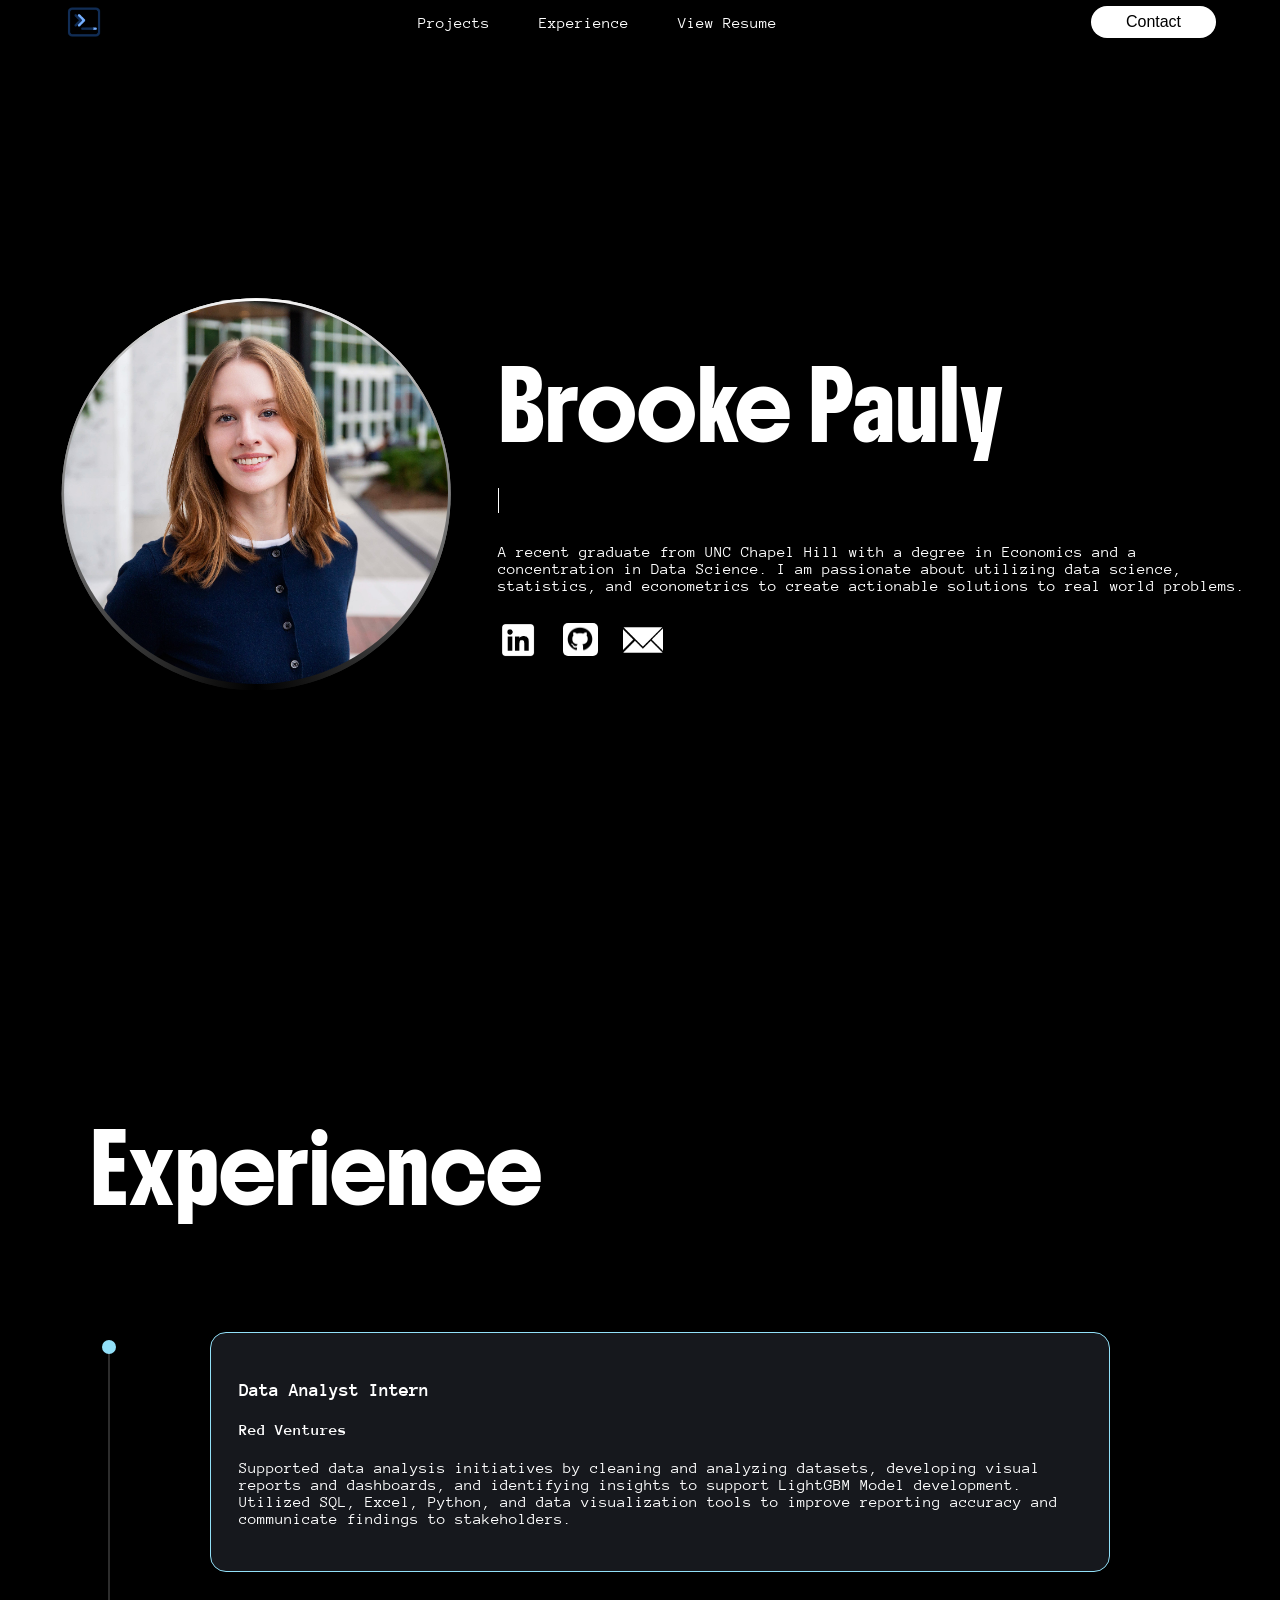
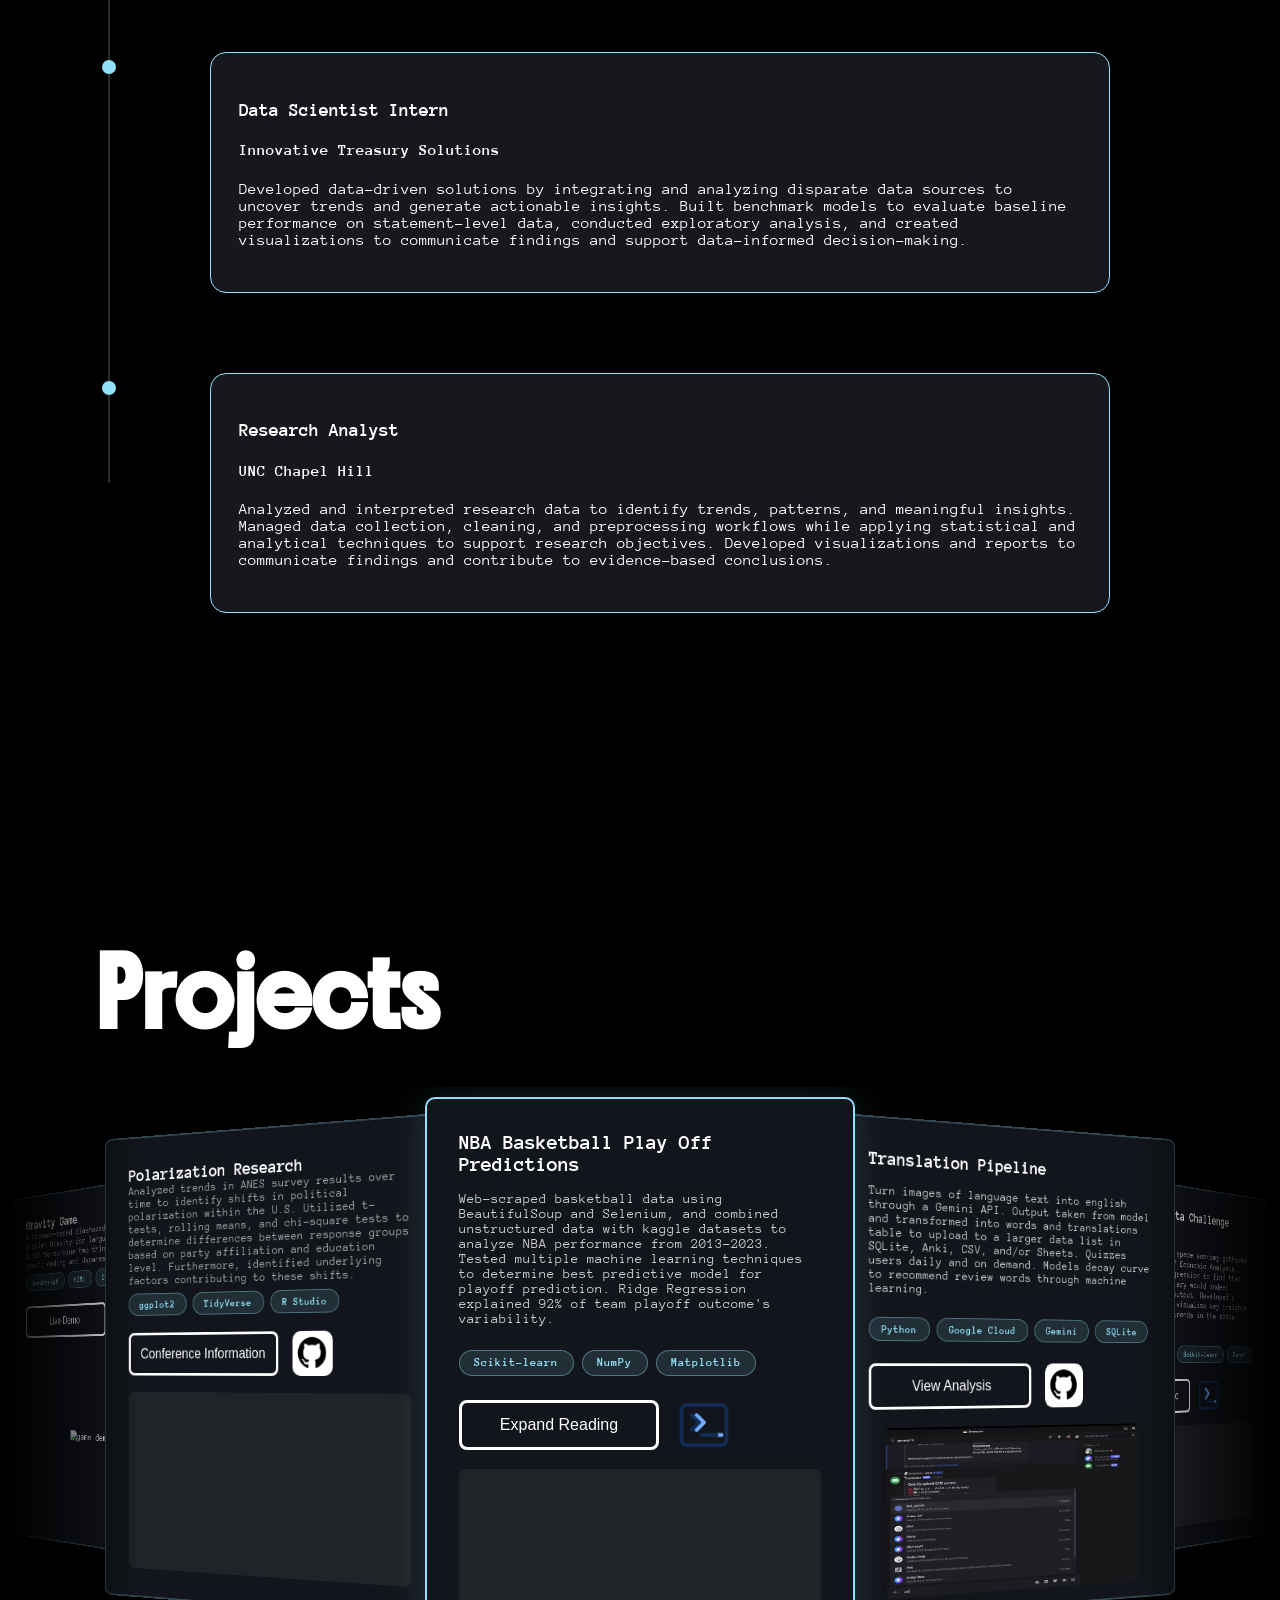
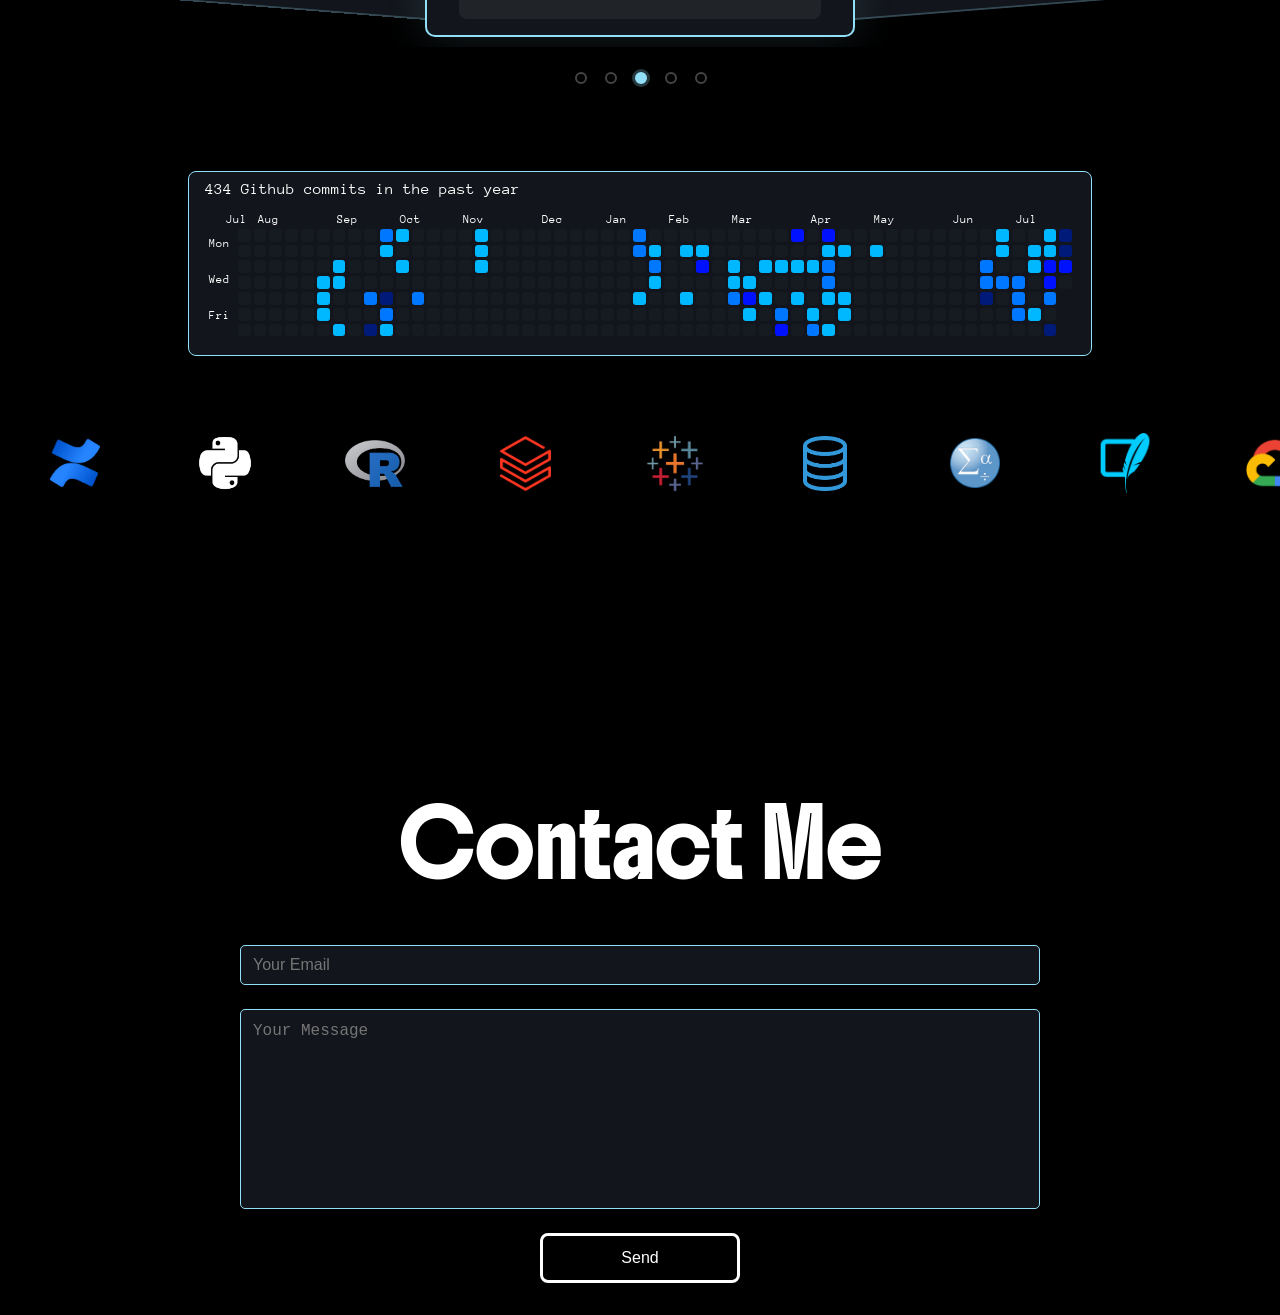
==== index.html @ 206afbc9 "Fix Buttons Projects" ====
<!DOCTYPE html>
<html lang="en">
<head>
    <!-- Google tag (gtag.js) -->
    <script async src="https://www.googletagmanager.com/gtag/js?id=G-T7S07DZEQM"></script>
    <script>
    window.dataLayer = window.dataLayer || [];
    function gtag(){dataLayer.push(arguments);}
    gtag('js', new Date());

    gtag('config', 'G-T7S07DZEQM');
    </script>
    <meta charset = "UTF-8">
    <meta name = "viewport" content = "width=device-width, initial-scale=1.0">
    <title> Brooke's Website </title>
    <!-- browser tab icon -->
    <link rel = "icon" href = "./Files/code_favicon.png" type = "png">
    <!-- CSS documentation -->
    <link rel = "stylesheet" href = "styles.css" >
    <!-- Google Fonts -->
    <link rel="preconnect" href="https://fonts.googleapis.com">
    <link rel="preconnect" href="https://fonts.gstatic.com" crossorigin>
    <link href="https://fonts.googleapis.com/css2?family=Anonymous+Pro:ital,wght@0,400;0,700;1,400;1,700&display=swap" rel="stylesheet">
    <link href="https://fonts.googleapis.com/css2?family=Anonymous+Pro:ital,wght@0,400;0,700;1,400;1,700&family=Boldonse&display=swap" rel="stylesheet">
</head>
<body>
    <header class = "header" id = "header">
        <img class = "brooke_logo" src = "./Files/code_favicon.png" alt = "logo">
        <nav>
            <ul class = "nav_links">
                <li> <a href = "#projects"> Projects </a> </li>
                <li> <a href = "#experience" > Experience </a> </li>
                <li> <a href = "https://drive.google.com/file/d/15yLa9zOJjDJ7TS9q4iY6GbH2DEjjP1Ko/view?usp=sharing"> View Resume </a> </li>
            </ul>
        </nav>
        <button class="hamburger" id="hamburger">
            <span class="hamburger-line"></span>
            <span class="hamburger-line"></span>
            <span class="hamburger-line"></span>
        </button>
        <div class = "hamburger-wrapper">
            <ul class = "menu">
                <li> <a href = "#header"> Home </a></li>
                <li> <a href = "#experience"> Experience </a></li>
                <li> <a href = "#projects"> Projects </a></li>
                <li> <a href = "#contact"> Contact Me </a></li>
            </ul>
        </div>
        <a class = "cta" href = "mailto:bpauly2003@gmail.com"> <button> Contact </button> </a>
    </header>
    <div class = "page-content">
        <!-- name, pfp, and about me -->
        <section>
            <div class = "header_container" >
                <div class = "pfp"> 
                    <img class = "pfp_image" src = "./Files/copy_pfp.jpg" alt = "profile pic"> 
                </div>
                <div class = "intro_wrapping">
                    <div class = "name_header">
                        <h1>
                            Brooke Pauly
                        </h1>

                        <h2 aria-label="I'm a">

                        <span class="typewriter"></span>

                        </h2>
                    </div>
                    <div class = "about_me" >
                        <p>
                            A recent graduate from UNC Chapel Hill with a degree in Economics and a concentration in Data Science. I am passionate about utilizing data science, statistics, and econometrics to create actionable solutions to real world problems.
                        </p>
                    </div>
                    <div class = "desktop_buttons">
                        <div class = "linkedin_white">
                            <a href = "https://www.linkedin.com/in/brooke-pauly/" >
                                <img src = "./Files/linkedin_white_logo.png" alt = "linkedin_icon_white" >
                            </a>
                        </div>
                        <div class = "github_white">
                            <a href = "https://github.com/brookepauly" >
                                <img src = "./Files/github_white_logo_edited.png" alt = "github_icon_white" >
                            </a>
                        </div>
                        <div class = "contact_white">
                            <a href = "mailto:bpauly2003@gmail.com">
                                <img src = "./Files/mail_white_logo.webp" alt = "email_icon_white" >
                            </a>
                        </div>
                    </div>
                </div>
            </div>
        </section>

        <!-- Experience Section -->
        <section id = "experience" class = "experience scroll-animate">
            <h1 class = "scroll-animate">Experience</h1>
            <div class="timeline scroll-animate">
                <div class="timeline-progress"></div>
                <div class="timeline-item scroll-animate">
                    <div class="timeline-dot scroll-animate"></div>
                    <div class="timeline-content scroll-animate">
                        <h3> Data Analyst Intern </h3>
                        <h4> Red Ventures</h4>
                        <p> Supported data analysis initiatives by cleaning and analyzing datasets, 
                            developing visual reports and dashboards, and identifying insights to support LightGBM Model development. 
                            Utilized SQL, Excel, Python, and data visualization tools to improve reporting accuracy and communicate findings to stakeholders. </p>
                    </div>
                </div>
                <div class="timeline-item scroll-animate">
                    <div class="timeline-dot"></div>
                    <div class="timeline-content">
                        <h3> Data Scientist Intern </h3>
                        <h4> Innovative Treasury Solutions </h4>
                        <p> Developed data-driven solutions by integrating and analyzing disparate data sources to 
                            uncover trends and generate actionable insights. Built benchmark models to evaluate baseline performance on statement-level data, conducted exploratory analysis, 
                            and created visualizations to communicate findings and support data-informed decision-making. </p>
                    </div>
                </div>
                <div class="timeline-item scroll-animate">
                    <div class="timeline-dot"></div>
                    <div class="timeline-content">
                        <h3> Research Analyst </h3>
                        <h4> UNC Chapel Hill </h4>
                        <p> Analyzed and interpreted research data to identify trends, patterns, and meaningful insights. Managed data collection, cleaning, and preprocessing workflows while applying statistical and analytical 
                            techniques to support research objectives. Developed visualizations and reports to communicate findings and contribute to 
                            evidence-based conclusions. </p>
                    </div>
                </div>
            </div>
        </section>

        <!-- Projects Section -->
        <section id = "projects">
            <h1 class="projects_heading scroll-animate"> Projects </h1>

            <div class="carousel_page">
                <input type="radio" name="position" id="pos-1" />
                <input type="radio" name="position" id="pos-2" />
                <input type="radio" name="position" id="pos-3" checked />
                <input type="radio" name="position" id="pos-4" />
                <input type="radio" name="position" id="pos-5" />

                <main id="carousel" class = "scroll-animate">
                    <div class="item project-layout" id="slide-2">
                        <div class="project-text">
                            <div class="text-content">
                                <h2>Gravity Game</h2>
                                <p>A browser-based flashcard game based on Quizlet Gravity for language acquisition. 
                                    Built to combine two things I actually care about: coding and Japanese.</p>
                                <div class="skill-tags">
                                    <span class="skill-tag">JavaScript</span>
                                    <span class="skill-tag">HTML</span>
                                    <span class="skill-tag">CSS</span>
                                    <span class = "skill-tag">Pygame</span>
                                </div>
                            </div>
                        </div>  
                        <div class="research-buttons">
                            <a href="https://gravity-game-creation.vercel.app" target="_blank">
                                <button class="project_button"><span>Live Demo</span></button>
                            </a>
                            <a href="https://github.com/brookepauly/gravity-game-creation" target="_blank" aria-label="GitHub" id = "github-research">
                                <img src="./Files/github_white_logo_edited.png" alt="GitHub">
                            </a>
                        </div>
                        <div class="bottom-visuals">
                            <div class="project-two-visuals">
                                <img src="Files/gravity_game.gif" alt="game demo gif">
                            </div>
                        </div>
                    </div>
                    <div class="item project-layout" id="slide-3">
                        <div class="project-text">
                            <div class="text-content">
                                <h2>Polarization Research</h2>
                                <p> Analyzed trends in ANES survey results over time to identify shifts 
                                    in political polarization within the U.S. Utilized t-tests, rolling means, 
                                    and chi-square tests to determine differences between 
                                    response groups based on party affiliation and education level. 
                                    Furthermore, identified underlying factors contributing to these shifts.
                                </p>
                                <div class="skill-tags">
                                    <span class="skill-tag"> ggplot2 </span>
                                    <span class="skill-tag"> TidyVerse </span>
                                    <span class="skill-tag"> R Studio </span>
                                </div>
                            </div>
                            <div class="research-buttons">
                                <a href="https://app.swapcard.com/event/ppe-society-ninth-am/planning/UGxhbm5pbmdfMjczMjk0NQ==" target="_blank">
                                    <button class="project_button"><span>Conference Information</span></button>
                                </a>
                                <a href="https://github.com/brookepauly" target="_blank" aria-label="GitHub" id = "github-research">
                                    <img src="./Files/github_white_logo_edited.png" alt="GitHub">
                                </a>
                            </div>
                        </div>
                        <div class="bottom-visuals">
                            <div class="project-three-visuals">
                                <iframe src="Files\Polarization_Research.pdf#toolbar=0&navpanes=0&scrollbar=0&view=FitH"
                                    width="100%" height="100%" allowfullscreen="true" frameborder="0"></iframe>
                            </div>
                        </div>
                    </div>  
                    <div class="item project-layout" id="slide-1">
                        <h2> NBA Basketball Play Off Predictions </h2>
                        <p> Web-scraped basketball data using BeautifulSoup and Selenium, 
                            and combined unstructured data with kaggle datasets 
                            to analyze NBA performance from 2013-2023. Tested multiple machine learning 
                            techniques to determine best predictive model for playoff prediction.
                            Ridge Regression explained 92% of team playoff outcome's variability.  </p>
                        <div class="skill-tags">
                            <span class="skill-tag"> Scikit-learn </span>
                            <span class="skill-tag"> NumPy </span>
                            <span class="skill-tag"> Matplotlib </span>
                        </div>
                        <div class="research-buttons">
                            <a href="./Files/Stor320_Final_Paper.pdf" target="_blank">
                                <button class="project_button"><span> Expand Reading </span></button>
                            </a>
                            <a href="./Files/NBA_Project.zip" target="_blank" aria-label="code" id = "code-link">
                                <img src="./Files/code_favicon.png" alt="Code">
                            </a>
                        </div>
                        <div class="bottom-visuals">
                            <div class="project-four-visuals">
                                <iframe src="./Files/Stor320_Final_Paper.pdf#toolbar=0&navpanes=0&scrollbar=0&view=FitH"
                                    width="100%" height="100%" allowfullscreen="true" frameborder="0"></iframe>
                            </div>
                        </div>
                    </div>
                    <div class="item project-layout" id="slide-5">
                        <h2> Translation Pipeline </h2>
                        <p> Turn images of language text into english through a Gemini API. 
                            Output taken from model and transformed into words and translations 
                            table to upload to a larger data list in SQLite, Anki, CSV, and/or Sheets.
                            Quizzes users daily and on demand. Models decay curve to recommend review words through machine learning.
                        </p>
                        <div class="skill-tags">
                            <span class="skill-tag"> Python </span>
                            <span class="skill-tag"> Google Cloud </span>
                            <span class="skill-tag"> Gemini</span>
                            <span class="skill-tag"> SQLite </span>
                        </div>
                        <div class="research-buttons">
                            <a href="notebook analysis" target="_blank">
                                <button class="project_button"><span>View Analysis</span></button>
                            </a>
                            <a href="https://github.com/brookepauly/ocr-discord-bot" target="_blank" aria-label="GitHub" id = "github-research">
                                <img src="./Files/github_white_logo_edited.png" alt="GitHub">
                            </a>
                        </div>
                        <div class="bottom-visuals">
                            <div class="project-five-visuals">
                                <img src="./Files/discord_bot.gif" alt="game demo gif">
                            </div>
                        </div>
                    </div>
                    <div class="item project-layout" id="slide-4">
                        <h2> CDC Carolina Data Challenge Hackathon </h2>
                        <p> Examined data on the space economy gathered from the US Bureau of Economic Analysis.
                            Utilized a linear regression to find that increasing worker salary would indeed increase real gross output. Developed a 
                            Tableau dashboard to visualize key insights and uncover general trends in the space economy.
                       </p>
                        <div class="skill-tags">
                            <span class="skill-tag"> Python </span>
                            <span class="skill-tag"> Tableau </span>
                            <span class="skill-tag"> Scikit-learn </span>
                            <span class="skill-tag"> Excel </span>
                        </div>
                        <div class="research-buttons">
                                <a href="./Files/Space_Economy_Dashboard.png" target="_blank">
                                    <button class="project_button"><span> View Dashboard Pic</span></button>
                                </a>
                                <a href="./Files/eba_space.ipynb" target="_blank" aria-label="code" id = "code-link">
                                    <img src="./Files/code_favicon.png" alt="Code">
                                </a>
                        </div>
                        <div class="bottom-visuals">
                            <div class="project-four-visuals">
                                <iframe src="Files\CDC_Data_Challenge.pdf#toolbar=0&navpanes=0&scrollbar=0&view=FitH"
                                    width="100%" height="100%" allowfullscreen="true" frameborder="0"></iframe>
                            </div>
                        </div>
                    </div>
                </main>
            </div>
        </section>
        
        <!-- Skills Section -->
        <section id = "skills">
            <div class="proficiencies">
                <div class="github_block scroll-animate">
                        <div class = "calendar-wrapper">
                            <div class="contribution-scroll scroll-animate">
                                <div id="commit_count" class="scroll-animate"></div>
                                <div id="month-labels"></div>
                                <div class="calendar-body">
                                    <div id="day-labels">
                                        <span>Mon</span>
                                        <span>Wed</span>
                                        <span>Fri</span>
                                    </div>
                                    <table id="contribution-table" class="scroll-animate"></table>
                                </div>
                            </div>
                        </div>
                    </div>
                </div>
            </div>
                <div id = "tech_stack" class = "scroll-animate">
                    <div class = "skill-slides">
                        <div class="skill-slide"><img src="./Files/Confluence_Logo.webp" alt="html_logo" id = "confluence-logo"></div>
                        <div class="skill-slide"><img src="./Files/python_logo.png" alt="html_logo" id = "python-logo"></div>
                        <div class="skill-slide"><img src="./Files/R_Studio_Logo.png" alt="html_logo" id = "r-studio-logo"></div>
                        <div class="skill-slide"><img src="./Files/DataBricks_Logo.png" alt="html_logo" id = "databricks-logo"></div>
                        <div class="skill-slide"><img src="./Files/Tableau_Logo.png" alt="html_logo" id = "tableau-logo"></div>
                        <div class="skill-slide"><img src="./Files/sql_logo.png" alt="html_logo" id = "sql-logo"></div>
                        <div class="skill-slide"><img src="./Files/SPSS_Logo.png" alt="html_logo" id = "spss-logo"></div>
                        <div class="skill-slide"><img src="./Files/sqlite_logo.png" alt="html_logo" id = "sqlite-logo"></div>
                        <div class="skill-slide"><img src="./Files/google_cloud_logo.webp" alt="html_logo" id = "google-logo"></div>
                        <!-- duplicate set starts here, identical to above -->
                        <div class="skill-slide"><img src="./Files/Confluence_Logo.webp" alt="html_logo" id = "confluence-logo"></div>
                        <div class="skill-slide"><img src="./Files/python_logo.png" alt="html_logo" id = "python-logo"></div>
                        <div class="skill-slide"><img src="./Files/R_Studio_Logo.png" alt="html_logo" id = "r-studio-logo"></div>
                        <div class="skill-slide"><img src="./Files/DataBricks_Logo.png" alt="html_logo" id = "databricks-logo"></div>
                        <div class="skill-slide"><img src="./Files/Tableau_Logo.png" alt="html_logo" id = "tableau-logo"></div>
                        <div class="skill-slide"><img src="./Files/sql_logo.png" alt="html_logo" id = "sql-logo"></div>
                        <div class="skill-slide"><img src="./Files/SPSS_Logo.png" alt="html_logo" id = "spss-logo"></div>
                        <div class="skill-slide"><img src="./Files/sqlite_logo.png" alt="html_logo" id = "sqlite-logo"></div>
                        <div class="skill-slide"><img src="./Files/google_cloud_logo.webp" alt="html_logo" id = "google-logo"></div>
                        <!-- duplicate set starts here, identical to above -->
                        <div class="skill-slide"><img src="./Files/Confluence_Logo.webp" alt="html_logo" id = "confluence-logo"></div>
                        <div class="skill-slide"><img src="./Files/python_logo.png" alt="html_logo" id = "python-logo"></div>
                        <div class="skill-slide"><img src="./Files/R_Studio_Logo.png" alt="html_logo" id = "r-studio-logo"></div>
                        <div class="skill-slide"><img src="./Files/DataBricks_Logo.png" alt="html_logo" id = "databricks-logo"></div>
                        <div class="skill-slide"><img src="./Files/Tableau_Logo.png" alt="html_logo" id = "tableau-logo"></div>
                        <div class="skill-slide"><img src="./Files/sql_logo.png" alt="html_logo" id = "sql-logo"></div>
                        <div class="skill-slide"><img src="./Files/SPSS_Logo.png" alt="html_logo" id = "spss-logo"></div>
                        <div class="skill-slide"><img src="./Files/sqlite_logo.png" alt="html_logo" id = "sqlite-logo"></div>
                        <div class="skill-slide"><img src="./Files/google_cloud_logo.webp" alt="html_logo" id = "google-logo"></div>
                    </div>
                </div>
            </div>
        </section>

        <!-- contact me -->
        <section class = "contact">
            <form action="https://api.web3forms.com/submit" method="POST" id = "contact" class = "scroll-animate">
                <input type="hidden" name="access_key" value="f6dd6851-9214-419f-94ed-f923eb8e6ae9">
                <div class = "contact-me scroll-animate"> <h1> Contact Me </h1> </div>
                <input type = "text" id = "email" name = "email" placeholder = "Your Email">
                <textarea id="message" name="message" placeholder="Your Message"></textarea>
                <button type="submit">
                    <span> Send </span>
                </button>
            </form>
        </section>
    </div>
    
    <script src="scroll.js"></script>
</body>
</html>
---- styles.css ----
* {
  box-sizing: border-box;
}

:root {
  --section-gap: 16rem;
}

html, body {
  height: auto;
  min-height: 100%;
  margin: 0;
  padding-bottom: 0px;
  background: #000;
  font-family: "Anonymous Pro", mono
}

html {
  scroll-behavior: smooth;
}

body {
  display: flex;
  flex-direction: column;
  flex: 1;
  cursor: url('./Files/3d_pixel_cursor.png'), auto;
}

a, 
button, 
input[type="submit"], 
input[type="button"],
.carousel_page input[type="radio"],
.clickable-element {
  cursor: url("./Files/3d_pixel_pointer.png"), pointer;
}

.page-content {
  display: flex;
  flex-direction: column;
  gap: var(--section-gap);
}

h1 {
  color: black;
  margin-top: 20px;
}

/* Typewriter effect in Profile Section */

@keyframes typing {
  0.0000%, 27.5862%, 31.0345%, 56.3218%, 59.7701%, 96.5517%, 100.0000% { content: ""; }
  1.1494%, 26.4368% { content: "R"; }
  2.2989%, 25.2874% { content: "Re"; }
  3.4483%, 24.1379% { content: "Res"; }
  4.5977%, 22.9885% { content: "Rese"; }
  5.7471%, 21.8391% { content: "Resea"; }
  6.8966%, 20.6897% { content: "Resear"; }
  8.0460%, 19.5402% { content: "Researc"; }
  9.1954%, 18.3908% { content: "Research"; }
  10.3448%, 17.2414% { content: "Researche"; }
  11.4943%, 16.0920% { content: "Researcher"; }

  32.1839%, 55.1724%, 60.9195%, 95.4023% { content: "D"; }
  33.3333%, 54.0230% { content: "De"; }
  34.4828%, 52.8736% { content: "Dev"; }
  35.6322%, 51.7241% { content: "Deve"; }
  36.7816%, 50.5747% { content: "Devel"; }
  37.9310%, 49.4253% { content: "Develo"; }
  39.0805%, 48.2759% { content: "Develop"; }
  40.2299%, 47.1264% { content: "Develope"; }
  41.3793%, 45.9770% { content: "Developer"; }

  62.0690%, 94.2529% { content: "Da"; }
  63.2184%, 93.1034% { content: "Dat"; }
  64.3678%, 91.9540% { content: "Data"; }
  65.5172%, 90.8046% { content: "Data "; }
  66.6667%, 89.6552% { content: "Data S"; }
  67.8161%, 88.5057% { content: "Data Sc"; }
  68.9655%, 87.3563% { content: "Data Sci"; }
  70.1149%, 86.2069% { content: "Data Scie"; }
  71.2644%, 85.0575% { content: "Data Scien"; }
  72.4138%, 83.9080% { content: "Data Scient"; }
  73.5632%, 82.7586% { content: "Data Scienti"; }
  74.7126%, 81.6092% { content: "Data Scientis"; }
  75.8621%, 80.4598% { content: "Data Scientist"; }
}

@keyframes blink {
  0%, 100% { opacity: 1; }
  50% { opacity: 0; }
}

.typewriter {
  --caret: currentcolor;
}

.typewriter::before {
  content: "";
  animation: typing 13.5s infinite;
}

.typewriter::after {
  content: "";
  border-right: 1px solid var(--caret);
  animation: blink 0.5s linear infinite;
}

.typewriter.thick::after {
  border-right: 1ch solid var(--caret);
}

.typewriter.nocaret::after {
  border-right: 0;
}

@media (prefers-reduced-motion) {
  .typewriter::after {
    animation: none;
  }

  @keyframes sequencePopup {
    0%, 100% { content: "Researcher"; }
    25% { content: "Developer"; }
    50% { content: "Data Scientist"; }
  }

  .typewriter::before {
    content: "Researcher";
    animation: sequencePopup 12s linear infinite;
  }
}

/* End of Typewriter effect in Profile Section */

.about_me {
  display: flex;
  text-align: center;
  flex-wrap: wrap;
  justify-content: center;
  align-items: center;
}

.about_me {
    display: flex;
    flex-wrap: wrap;
    justify-content: center;
    align-items: center;
}

.pfp img {
  width: 100%;
  height: 100%;
  object-fit: cover;
  border-radius: 50%;
  transition: .2s;
}

.pfp {
  width: clamp(180px, 80vw, 2500px);
  aspect-ratio: 1;
  border-radius: 50%;
  position: relative;
  z-index: 1;
  margin-left: 4rem;
}

.circle:hover::before,
.circle:hover::after {
  animation-play-state: paused;
}

@keyframes rotate {
  to {
    rotate: 360deg;
  }
}

/* header */

header {
  display: flex;
  justify-content: space-between;
  align-items: center;
  padding: 2px 5%;
  background: #000;
  margin-bottom: 0;
  width: 100%;
}

header a,
header li {
  color: white;
  text-decoration: none;
  font-size: 16px;
  font-weight: 500;
}

.nav_links {
  list-style: none;
  margin: 0;
  padding: 0;
}

.nav_links li {
  display: inline-block;
  padding: 10px 20px;
}

.nav_links li a {
  transition: color 0.3s ease;
}

.nav_links li a:hover {
  color: #92e0f8;
}

.brooke_logo {
  height: 40px;
  width: 40px;
}

header button {
  width: 125px;
  padding: 7px 25px;
  border: none;
  border-radius: 40px;
  background: white;
  font-size: 16px;
  font-weight: 500;
  transition: 0.3s;
}

header button:hover {
  background: #00b8ff;
}

.header_container {
  min-height: 100vh;
  display: flex;
  flex-direction: row;
  justify-content: center;
  align-items: center;
  gap: 50px;
  width: 100%;
}

.pfp::before,
.pfp::after {
  content: '';
  position: absolute;
  width: calc(100% + 5px);
  height: calc(100% + 5px);
  top: 50%;
  left: 50%;
  border-radius: 50%;
  background-image: conic-gradient(white, black, white);
  z-index: -1;
  translate: -50% -50%;
  animation: rotate 3s linear infinite;
}

.intro_wrapping {
  display: flex;
  flex-direction: column;
  color: white;
  gap: 10px;
  animation: slide-up 1.7s;
}

@keyframes slide-up {
  from {
    opacity: 0.2;
    transform: translateY(100%);
  }
  to {
    opacity: 1;
    transform: translateY(0);
  }
}

.intro_wrapping h1 {
  font-size: clamp(2rem, 5vw, 4rem);
  color: white;
  margin-bottom: 10px;
}

.about_me p {
  margin-top: 0px;
  text-align: left;
  font-size: 1rem;
  text-wrap: balance;
  width: 100%;
}

.desktop_buttons {
  display: flex;
  flex-direction: row;
  align-items: center;
  justify-content: flex-start;
  gap: 25px;
}

.contact_white {
  size: 20px;
}

.github_white img {
  height: 33px;
  width: 35px;
  border-radius: 5px;
}

.linkedin_white img {
  height: 40px;
  width: 40px;
}

.contact_white img {
  height: 40px;
  width: 40px;
  border-radius: 8px;
}

.contact_white:hover,
.github_white:hover,
.linkedin_white:hover {
  transform: scale(1.10);
}

/* Projects heading */

.projects_heading {
  color: white;
  text-align: left;
  font-size: 2.25rem;
  font-weight: 600;
  margin: 3rem 0 1.5rem;
  opacity: 0;
  margin-left: 6rem;
  margin-bottom: 2rem;
}

@keyframes headingEntrance {
  from {
    opacity: 0;
    translate: 0 30px;
  }
  to {
    opacity: 1;
    translate: 0 0;
  }
}

.projects_heading.in-view {
  animation: headingEntrance .6s cubic-bezier(.22, .61, .36, 1) both;
}

.carousel_page {
  margin-top: 1rem;
  flex: 1;
  width: 100%;
  padding-bottom: 3rem;
  display: grid;
  grid-template-rows: 560px 60px;
  grid-template-columns: 1fr 30px 30px 30px 30px 30px 1fr;
  justify-items: center;
  align-items: center;
}

/* carousel nav */

.carousel_page input[type="radio"] {
  grid-row: 2;
  appearance: none;
  -webkit-appearance: none;
  width: 12px;
  height: 12px;
  border-radius: 50%;
  border: 2px solid #444;
  transition: .2s;
  animation: dotsIn .4s ease .55s both;
}

.carousel_page input:nth-of-type(1) { grid-column: 2; }
.carousel_page input:nth-of-type(2) { grid-column: 3; }
.carousel_page input:nth-of-type(3) { grid-column: 4; }
.carousel_page input:nth-of-type(4) { grid-column: 5; }
.carousel_page input:nth-of-type(5) { grid-column: 6; }

.carousel_page input:checked {
  background: #92e0f8;
  border-color: #92e0f8;
  box-shadow: 0 0 0 3px rgba(146, 224, 248, .25);
}

@keyframes dotsIn {
  from { opacity: 0; transform: translateY(8px); }
  to   { opacity: 1; transform: translateY(0); }
}

/* carousel */

main#carousel {
  grid-row: 1;
  grid-column: 1 / 8;
  width: 100%;
  height: 560px;
  display: flex;
  justify-content: center;
  align-items: center;
  overflow: hidden;
  perspective: 600px;
  transform-style: preserve-3d;
  --items: 5; 
  --position: 1;
  position: relative;
}

main#carousel::before,
main#carousel::after {
  content: "";
  position: absolute;
  top: 0;
  height: 100%;
  width: 140px;
  z-index: 6;
}

main#carousel::before {
  left: 0;
  background: linear-gradient(to right, #000 0%, transparent 100%);
}

main#carousel::after {
  right: 0;
  background: linear-gradient(to left, #000 0%, transparent 100%);
}

.item {
  position: absolute;
  width: 430px;
  height: 540px;
  padding: 2rem;
  display: flex;
  flex-direction: column;
  color: white;
  background: #12151b;
  border: 2px solid rgba(146, 224, 248, 0.25);
  border-radius: 10px;
  --r: calc(var(--position) - var(--offset));
  --abs: max(calc(var(--r) * -1), var(--r));
  transform:
    rotateY(calc(-10deg * var(--r)))
    translateX(calc(-430px * var(--r)));
  z-index: calc(var(--items) - var(--abs));
  transition:
    transform .45s cubic-bezier(.22, .61, .36, 1),
    filter .45s cubic-bezier(.22, .61, .36, 1),
    border-color .35s linear,
    box-shadow .35s linear;
}

@keyframes cardEntrance {
  from {
    opacity: 0;
    translate: 0 40px;
  }
  to {
    opacity: 1;
    translate: 0 0;
  }
}

#carousel.in-view .item {
  animation: cardEntrance .6s cubic-bezier(.22, .61, .36, 1) both;
}

#carousel.in-view .item:nth-of-type(1) { animation-delay: 0s;   }
#carousel.in-view .item:nth-of-type(2) { animation-delay: .24s; }
#carousel.in-view .item:nth-of-type(3) { animation-delay: .48s; }
#carousel.in-view .item:nth-of-type(4) { animation-delay: .72s; }
#carousel.in-view .item:nth-of-type(5) { animation-delay: .96s; }

.item:nth-of-type(1) { --offset: 1; }
.item:nth-of-type(2) { --offset: 2; }
.item:nth-of-type(3) { --offset: 3; }
.item:nth-of-type(4) { --offset: 4; }
.item:nth-of-type(5) { --offset: 5; }

#pos-1:checked ~ #carousel { --position: 1; }
#pos-2:checked ~ #carousel { --position: 2; }
#pos-3:checked ~ #carousel { --position: 3; }
#pos-4:checked ~ #carousel { --position: 4; }
#pos-5:checked ~ #carousel { --position: 5; }

#pos-1:checked ~ #carousel .item:nth-of-type(1),
#pos-2:checked ~ #carousel .item:nth-of-type(2),
#pos-3:checked ~ #carousel .item:nth-of-type(3),
#pos-4:checked ~ #carousel .item:nth-of-type(4),
#pos-5:checked ~ #carousel .item:nth-of-type(5) {
  border-color: #92e0f8;
  box-shadow: 0 0 40px rgba(146, 224, 248, .15);
}

/* slide styling */

#slide-1
#slide-2
#slide-3
#slide-4
#slide-5 {
  gap: .75rem;
}

#slide-1 h2,
#slide-2 h2,
#slide-3 h2,
#slide-4 h2,
#slide-5 h2
{
  margin: 0 0 0rem;
}

#slide-1 h2,
#slide-2 h2,
#slide-3 h2,
#slide-4 h2,
#slide-5 h2 {
  font-size: 1.3rem;
}

#slide-1 p,
#slide-2 p,
#slide-3 p,
#slide-4 p,
#slide-5 p {
  margin: 0;
  color: #ccc;
  font-size: .9rem;
}

.project-text {
  display: flex;
  flex-direction: column;
  gap: .75rem;
}

.text-content p {
  margin: 0;
  opacity: .8;
  font-size: .9rem;
}

.research-buttons {
  display: flex;
  flex-wrap: wrap;
  gap: .6rem;
}

.bottom-visuals {
  flex: 1;
  display: flex;
}

.project-layout {
  justify-content: flex-start;
  gap: 1rem;
}

/* Project Two */

.project-two-visuals {
  width: 100%;
  display: flex;
  justify-content: center;
  align-items: center;
  border-radius: 8px;
}

.project-two-visuals img {
  display: block;
  max-width: 100%;
  max-height: 325px;
  object-fit: contain;
}

/* Project Three Visual Items */
.project-three-visuals {
  flex: 1;
  display: flex;
  justify-content: flex-start;
  background: rgba(255, 255, 255, .06);
  border-radius: 8px;
  color: #888;
  font-size: .85rem;
}

.project-three-visuals img,
.project-three-visuals iframe {
  max-width: 100%;
  height: 100%;
  border: none;
  border-radius: 8px;
  object-fit: cover;
}

/* Project Four */

.project-four-visuals {
  flex: 1;
  display: flex;
  justify-content: flex-start;
  background: rgba(255, 255, 255, .06);
  border-radius: 8px;
  color: #888;
  font-size: .85rem;
}

.project-four-visuals img,
.project-four-visuals iframe {
  max-width: 100%;
  height: 100%;
  border: none;
  border-radius: 8px;
  object-fit: cover;
}

/* Project Five */

.project-five-visuals {
  display: flex;
  margin-top: -30px;
  align-items: center;
  justify-content: center;
  object-fit: cover;
  width: 100%;
  height: 100%;
}

.project-five .skill-tags{
  margin:0;
}

.project-five-visuals img {
  flex: 1;
  background: rgba(255, 255, 255, .06);
  border-radius: 8px;
  color: #888;
  font-size: .85rem;
  max-width: 90%;
  height: 75%;
  border: none;
  border-radius: 8px;
}

/* Project One */

.project-four-visuals {
  flex: 1;
  display: flex;
  justify-content: flex-start;
  background: rgba(255, 255, 255, .06);
  border-radius: 8px;
  color: #888;
  font-size: .85rem;
}

.project-four-visuals img,
.project-four-visuals iframe {
  max-width: 100%;
  height: 100%;
  border: none;
  border-radius: 10px;
  object-fit: cover;
}

/* Project Button */

.project_button {
  position: relative;
  width: 200px;
  height: 50px;
  background: transparent;
  color: white;
  border: 3px solid white;
  border-radius: .5rem;
  font-size: 16px;
  transition: .4s ease-out;
}

.project_button span {
  position: relative;
  z-index: 2;
}

.project_button::before {
  content: "";
  position: absolute;
  top: 50%;
  left: 50%;
  transform: translate(-50%, -50%);
  width: 0;
  height: 0;
  background: #00b8ff;
  transition: .4s ease-out;
  z-index: 0;
}

.project_button::after {
  content: "";
  position: absolute;
  top: 50%;
  left: 50%;
  transform: translate(-50%, -50%);
  width: calc(100% + 2rem);
  height: calc(100% + 2rem);
  border: 3px solid white;
  opacity: 0;
  transition: .4s ease-out;
  z-index: 0;
}

.project_button:hover::before {
  width: 100%;
  height: 100%;
}

.project_button:hover::after {
  width: 100%;
  height: 100%;
  opacity: 1;
  border-color: #00b8ff;
  border-radius: .5rem;
}

#github-research img {
  height: 50px;
  width: 50px;
  border-radius: 10px;
  margin-left: 8px;
}

#github-research:hover {
  opacity: .8;
}

/* Skills On Projects */

.skill-tags {
  display: flex;
  flex-wrap: wrap;
  gap: 0.5rem;
  margin: 0.5rem 0;
}

.skill-tag {
  display: inline-block;
  padding: 0.35rem 0.9rem;
  border-radius: 999px;
  background: rgba(146, 224, 248, 0.12);
  border: 1px solid rgba(146, 224, 248, 0.4);
  color: #92e0f8;
  font-size: 0.75rem;
  font-weight: 600;
  white-space: nowrap;
}

/* Github Repo Section */

#skills {
  margin-top: calc(1rem - var(--section-gap));
}

.proficiencies_header {
  color: white;
  text-align: left;
  font-size: 2.25rem;
  font-weight: 600;
  opacity: 0;
  margin-left: 5rem;
}

.proficiencies_header.in-view {
  animation: headingEntrance .6s cubic-bezier(.22, .61, .36, 1) both;
}

.contribution-scroll {
  margin: 0 auto;
  overflow-x: auto;
  border: 1px solid #92e0f8;
  border-radius: 8px;
  padding: 0.5rem 1rem 1rem;
  background: #12151b;
}

#month-labels {
    display: flex;
}

.month {
    width: calc(
        4 * clamp(6px, 1vw, 20px) +
        3 * clamp(1px, 0.3vw, 3px)
    );
}

#day-labels {
    width: 30px;
    height: calc(7 * clamp(6px, 1vw, 20px) + 6 * clamp(1px, 0.3vw, 3px));
    display: flex;
    flex-direction: column;
    justify-content: space-around;
    color: white;
    font-size: 12px;
}

#contribution-table {
  opacity: 0;
  border-collapse: separate;
  border-spacing: clamp(1px, 0.3vw, 3px);
  display: table;  
}

#contribution-table.in-view {
  animation: slideUp 2s ease forwards;
}

.month {
    font-size: 12px;
    color: white;
    white-space: nowrap;
    margin-left: 0;
}

#contribution-table td {
  width: clamp(6px, 1vw, 20px);
  height: clamp(6px, 1vw, 20px);
  border-radius: 3px;
}

#contribution-table td:hover {
  filter: brightness(2.5);
  transition: filter 0.2s ease;
}

.contribution-scroll{
    text-align:center;
}

.calendar-body{
    display:flex;
}

.calendar-wrapper {
  width: max-content;
  margin: 0;
}

.calendar-body {
  display: flex;
  align-items: flex-start;
}

#contribution-table {
  margin: 0;            
}

#commit_count {
  width: 80%;
  opacity: 0;
  box-sizing: border-box;
}

#commit_count {
  margin-bottom: 1rem;
}

#commit_count p {
  margin: 0;
  text-align: left;
}

.github_block {
  width: 100%;
}

#commit_count.in-view {
  animation: slideUp 2s ease forwards;
}

.github_block {
    display: flex;
    flex-direction: column;
    align-items: center;
}

#commit_count,
.calendar-wrapper {
    width: max-content;
}

#commit_count p {
    text-align: left;
}

:root {
  --cell-size: clamp(6px, 1vw, 20px);
  --cell-gap: clamp(1px, 0.3vw, 3px);
}

#month-labels {
  display: grid;
  grid-template-columns: repeat(53, var(--cell-size));
  gap: var(--cell-gap);
  margin-left: 2px;
}

#contribution-table {
  border-spacing: var(--cell-gap);
}

#contribution-table td {
  width: var(--cell-size);
  height: var(--cell-size);
}

#day-labels {
  height: calc(7 * var(--cell-size) + 6 * var(--cell-gap));
}

@keyframes slideUp {
  from { opacity: 0; transform: translateY(20px); }
  to { opacity: 1; transform: translateY(0); }
}

.color-0 { background-color: #161b22; }
.color-1 { background-color: #00b8FF; }
.color-2 { background-color: #0077ff; }
.color-3 { background-color: #0011ff; }
.color-4 { background-color: #001a79; }

/* Infinite Skill Slider */

@keyframes scroll {
  from { transform: translateX(0); }
  to   { transform: translateX(-50%); }
}

#tech_stack {
  margin-top: 2rem;
  width: 100%;
  overflow: hidden;
  position: relative;
}

#tech_stack::before,
#tech_stack::after {
  content: "";
  position: relative;
  top: 0;
  height: 100%;
  width: 150px;
  z-index: 2;
}

#tech_stack::before {
  left: 0;
  background: linear-gradient(to right, #000 0%, transparent 100%);
}

#tech_stack::after {
  right: 0;
  background: linear-gradient(to left, #000 0%, transparent 100%);
}

.skill-slides {
  display: flex;
  width: fit-content;
  animation: scroll 40s linear infinite;
}

.skill-slide {
  display: flex;
  align-items: center;
  justify-content: center;
  width: 150px;
  flex-shrink: 0;
}

.skill-slide img {
  max-width: 70%;
  max-height: 70%;
  object-fit: contain;
}

.skill-slides img {
  height: 80px;
  width: 80px;
}

.proficiencies {
  display: flex;
  justify-content: center;
  gap: 1rem;
  flex-wrap: column;
}

/* More Transitions */

#tech_stack {
  opacity: 0;
  transition: opacity 0.8s ease;
}

#tech_stack.in-view {
  opacity: 1;
}

/* Skills Section Logo Formatting */

#confluence-logo {
  height: 50px;
  width: 50px;
}

#google-logo {
  height: 60px;
  width: 60px;
}

#sqlite-logo {
  height: 60px;
  height: 60px;
}

#python-logo {
  height: 70px;
  width: 70px;
}

#databricks-logo {
  height: 150px;
  width: 150px;
}

#r-studio-logo {
  height: 60px;
  width: 60px;
}

#sql-logo {
  height: 55px;
  width: 55px;
}

#tableau-logo {
  height: 100px;
  width: 100px;
}

#spss-logo {
  height: 50px;
  width: 50px;
}

/* Contact Section */

#contact {
  display: flex;
  flex-direction: column;
  align-items: center;
  justify-content: center;
  padding: 2rem;
  color: white;
  text-align: center;
  gap: 1.5rem;
  opacity: 0;
  margin-top: calc(var(--section-gap) * .75);
}

#contact.in-view {
  animation: slideUp 2s ease forwards;
}

#contact h1 {
  font-size: 4rem;
  margin-bottom: 1rem;
  color: white;
}

#contact input,
#contact textarea {
  width: 100%;
  max-width: 800px;
  padding: 0.75rem;
  border: 1px solid #92e0f8;
  border-radius: 5px;
  background: #12151b;
  color: white;
  font-size: 1rem;
  height: 40px;
}

#contact textarea {
  height: 200px;
  resize: none;
}

#contact button {
  position: relative;
  width: 200px;
  height: 50px;
  background: transparent;
  color: white;
  border: 3px solid white;
  border-radius: .5rem;
  font-size: 16px;
  transition: .4s ease-out;
}

#contact button span {
  position: relative;
  z-index: 2;
}

#contact button::before {
  content: "";
  position: absolute;
  top: 50%;
  left: 50%;
  transform: translate(-50%, -50%);
  width: 0;
  height: 0;
  background: #00b8ff;
  transition: .4s ease-out;
  z-index: 0;
}

#contact button::after {
  content: "";
  position: absolute;
  top: 50%;
  left: 50%;
  transform: translate(-50%, -50%);
  width: calc(100% + 2rem);
  height: calc(100% + 2rem);
  border: 3px solid white;
  opacity: 0;
  transition: .4s ease-out;
  z-index: 0;
}

#contact button:hover::before {
  width: 100%;
  height: 100%;
}

#contact button:hover::after {
  width: 100%;
  height: 100%;
  opacity: 1;
  border-color: #00b8ff;
  border-radius: .5rem;
}

/* Hamburger */

.nav_links {
    transition: opacity .4s ease, transform .4s ease;
}

.header.scrolled .nav_links {
    opacity: 0;
    transform: translateY(-20px);
}

.header.scrolled .cta {
    display: none;
}

.hamburger {
    position: fixed;
    top: 30px;
    right: 30px;
    width: 55px;
    height: 55px;
    display: flex;
    flex-direction: column;
    justify-content: center;
    align-items: center;
    gap: 6px;
    background: #12151b;
    border: 1px solid #23272f;
    border-radius: 50%;
    cursor: pointer;
    opacity: 0;
    transform: translateY(-20px) scale(.8);
    transition: .4s ease;
    z-index: 2000;
}

.header.scrolled .hamburger {
    opacity: 1;
    transform: translateY(0) scale(1);
}

.hamburger-line {
    width: 22px;
    height: 2px;
    background: white;
    border-radius: 2px;
    transition: transform .3s ease, opacity .3s ease;
}

.hamburger.open .hamburger-line:nth-child(1) {
    transform: translateY(8px) rotate(45deg);
}

.hamburger.open .hamburger-line:nth-child(2) {
    opacity: 0;
}

.hamburger.open .hamburger-line:nth-child(3) {
    transform: translateY(-8px) rotate(-45deg);
}

.hamburger-wrapper {
    position: fixed;
    inset: 0;
    display: flex;
    justify-content: center;
    align-items: center;
    background: white;
    clip-path: circle(0% at calc(100% - 57px) 57px);
    transition: clip-path .6s cubic-bezier(.77, 0, .175, 1);
    pointer-events: none;
    z-index: 1500;
}

.hamburger-wrapper.open {
    clip-path: circle(150% at calc(100% - 57px) 57px);
    pointer-events: auto;
}

.menu {
    margin: 0;
    padding: 0;
    list-style: none;
    text-align: center;
}

.menu li {
    margin: 20px 0;

    opacity: 0;
    transform: translateY(15px);
    transition: .3s ease;
}

.menu a {
    position: relative;
    color: black;
    font-size: 2.2rem;
    font-weight: 300;
    text-decoration: none;
}

.hamburger-wrapper.open li {
    opacity: 1;
    transform: translateY(0);
}

.hamburger-wrapper.open li:nth-child(1) { transition-delay: .25s; }
.hamburger-wrapper.open li:nth-child(2) { transition-delay: .32s; }
.hamburger-wrapper.open li:nth-child(3) { transition-delay: .39s; }
.hamburger-wrapper.open li:nth-child(4) { transition-delay: .46s; }
.hamburger-wrapper.open li:nth-child(5) { transition-delay: .53s; }


/* Experience Section */

.experience {
    width: min(1100px, 90%);
    margin: 0 auto;
    margin-top: calc(1rem - (var(--section-gap) * .5))
}

.timeline {
  position: relative;
  margin-left: 60px;
  padding-bottom: 15px;
}

.timeline::before {
  content: "";
  position: absolute;
  left: -42px;
  top: 15px;
  width: 2px;
  height: calc(100% - 30px);
  background: #2d2d2d;
}

.timeline::before {
  height: calc(100% - 15px);
}

.timeline-progress {
  position: absolute;
  left: -42px;
  top: 15px;
  width: 2px;
  height: 0;
  background: #92e0f8;
  transition: height .1s linear;
}

.timeline-item {
  position: relative;
  padding-bottom: 80px;
}

.timeline-dot {
  position: absolute;
  left: -48px;
  top: 8px;
  width: 14px;
  height: 14px;
  border-radius: 50%;
  background: #92e0f8;
}

.timeline-content {
  width: min(900px, 85vw);
  padding: 28px;
  border-radius: 16px;
  background: #16181d;
  margin-left: 60px;
  border: 1px solid #92e0f8;
}

.timeline-item:last-child {
  padding-bottom: 0;
}

.timeline::before {
  height: calc(100% - 160px);
}

.timeline-progress {
  max-height: calc(100% - 160px);
}

.experience h1 {
  color: white;
  padding-bottom: 3rem;
}

.experience h3 {
  color: white;
}

.experience h4 {
  color: white;
}

.experience p {
  color: white;
}

h1 {
  font-family: "Boldonse", system-ui;
  font-weight: 400;
  font-style: normal;
}

.experience h1 {
  font-size: 4rem;
}

.projects_heading {
  font-size: 4rem;
}

.experience h1,
.timeline-item {
  opacity: 0;
}

.experience h1.in-view {
  animation: headingEntrance .6s cubic-bezier(.22, .61, .36, 1) both;
}

@keyframes timelineItemEntrance {
  from { opacity: 0; translate: 0 30px; }
  to   { opacity: 1; translate: 0 0; }
}

.timeline-item.in-view {
  animation: timelineItemEntrance .6s cubic-bezier(.22, .61, .36, 1) both;
}

.timeline-item:nth-of-type(1) { animation-delay: 0s;  }
.timeline-item:nth-of-type(2) { animation-delay: .2s; }
.timeline-item:nth-of-type(3) { animation-delay: .4s; }

#code-link img {
  height: 60px;
  width: 60px;
  margin-top: -5px;
  margin-left: 5px;
  margin-bottom: -5px;
}

#code-link:hover img {
  opacity: .8;
}
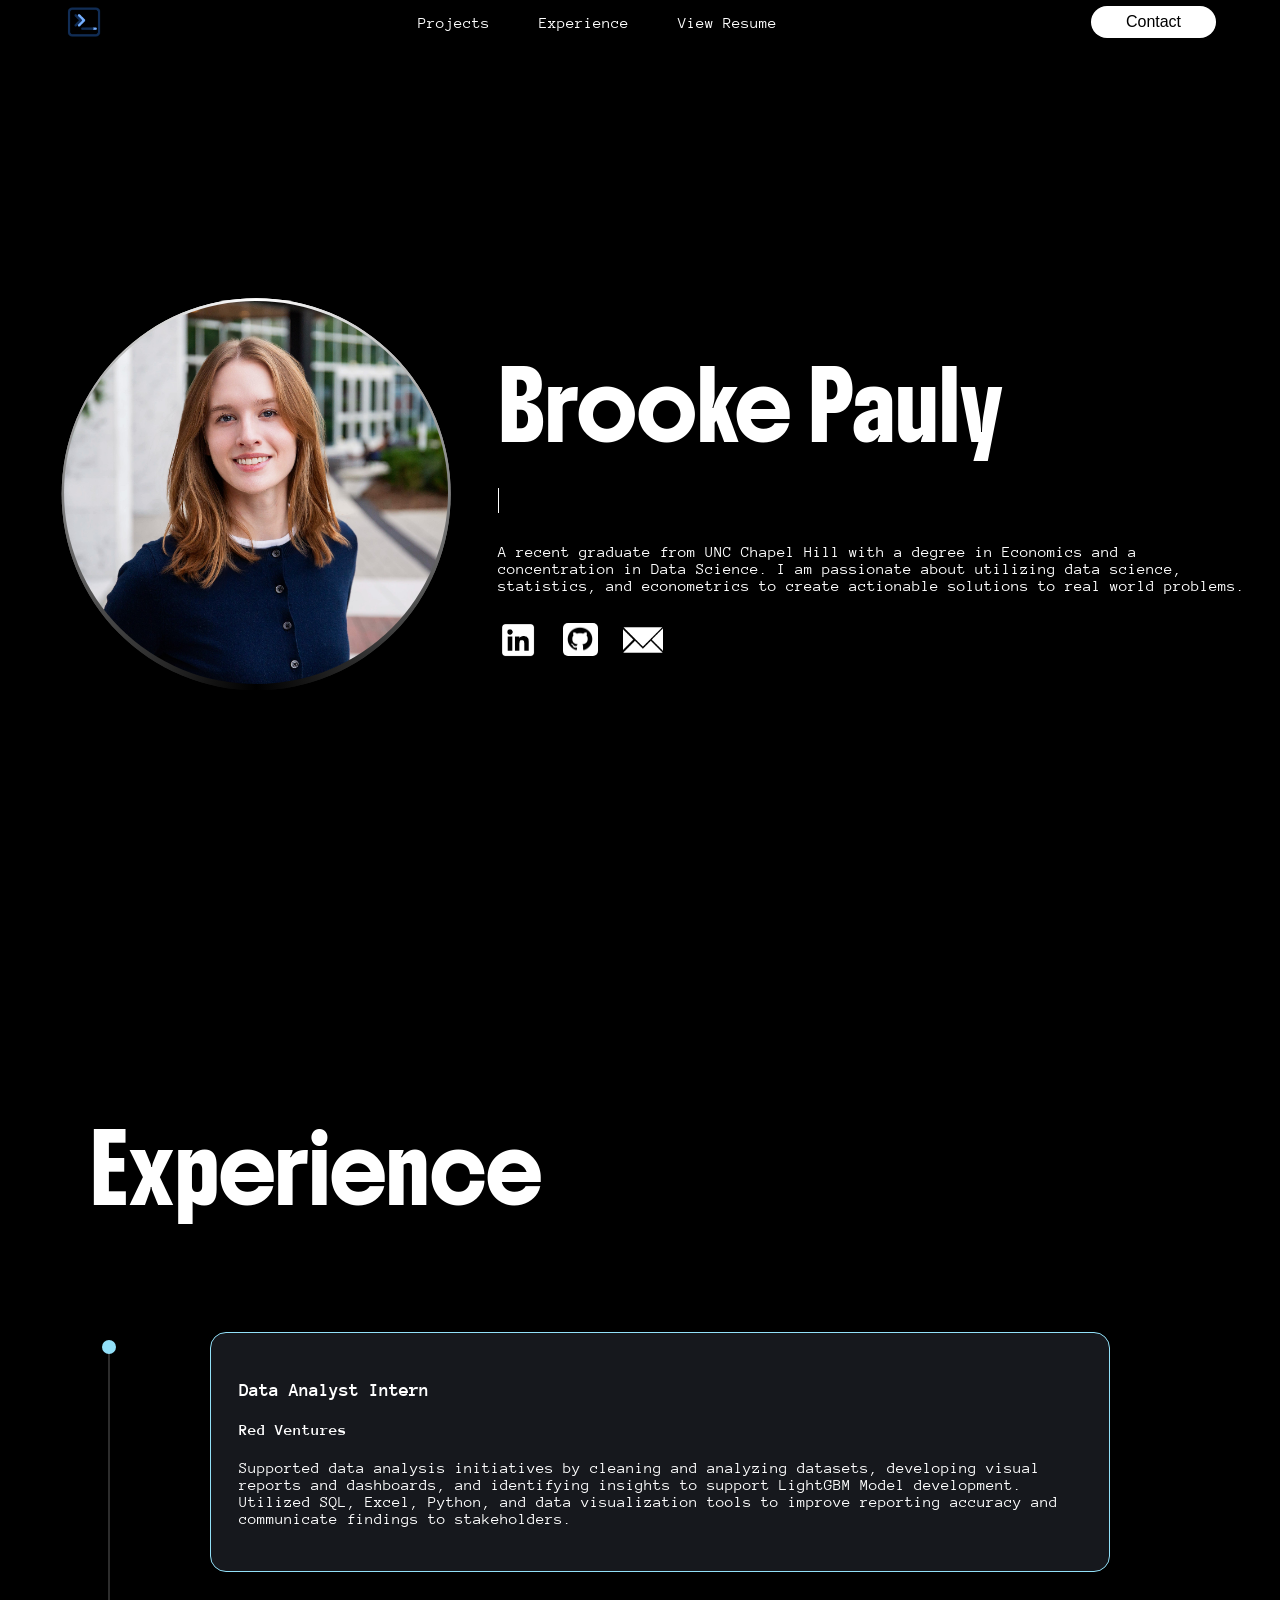
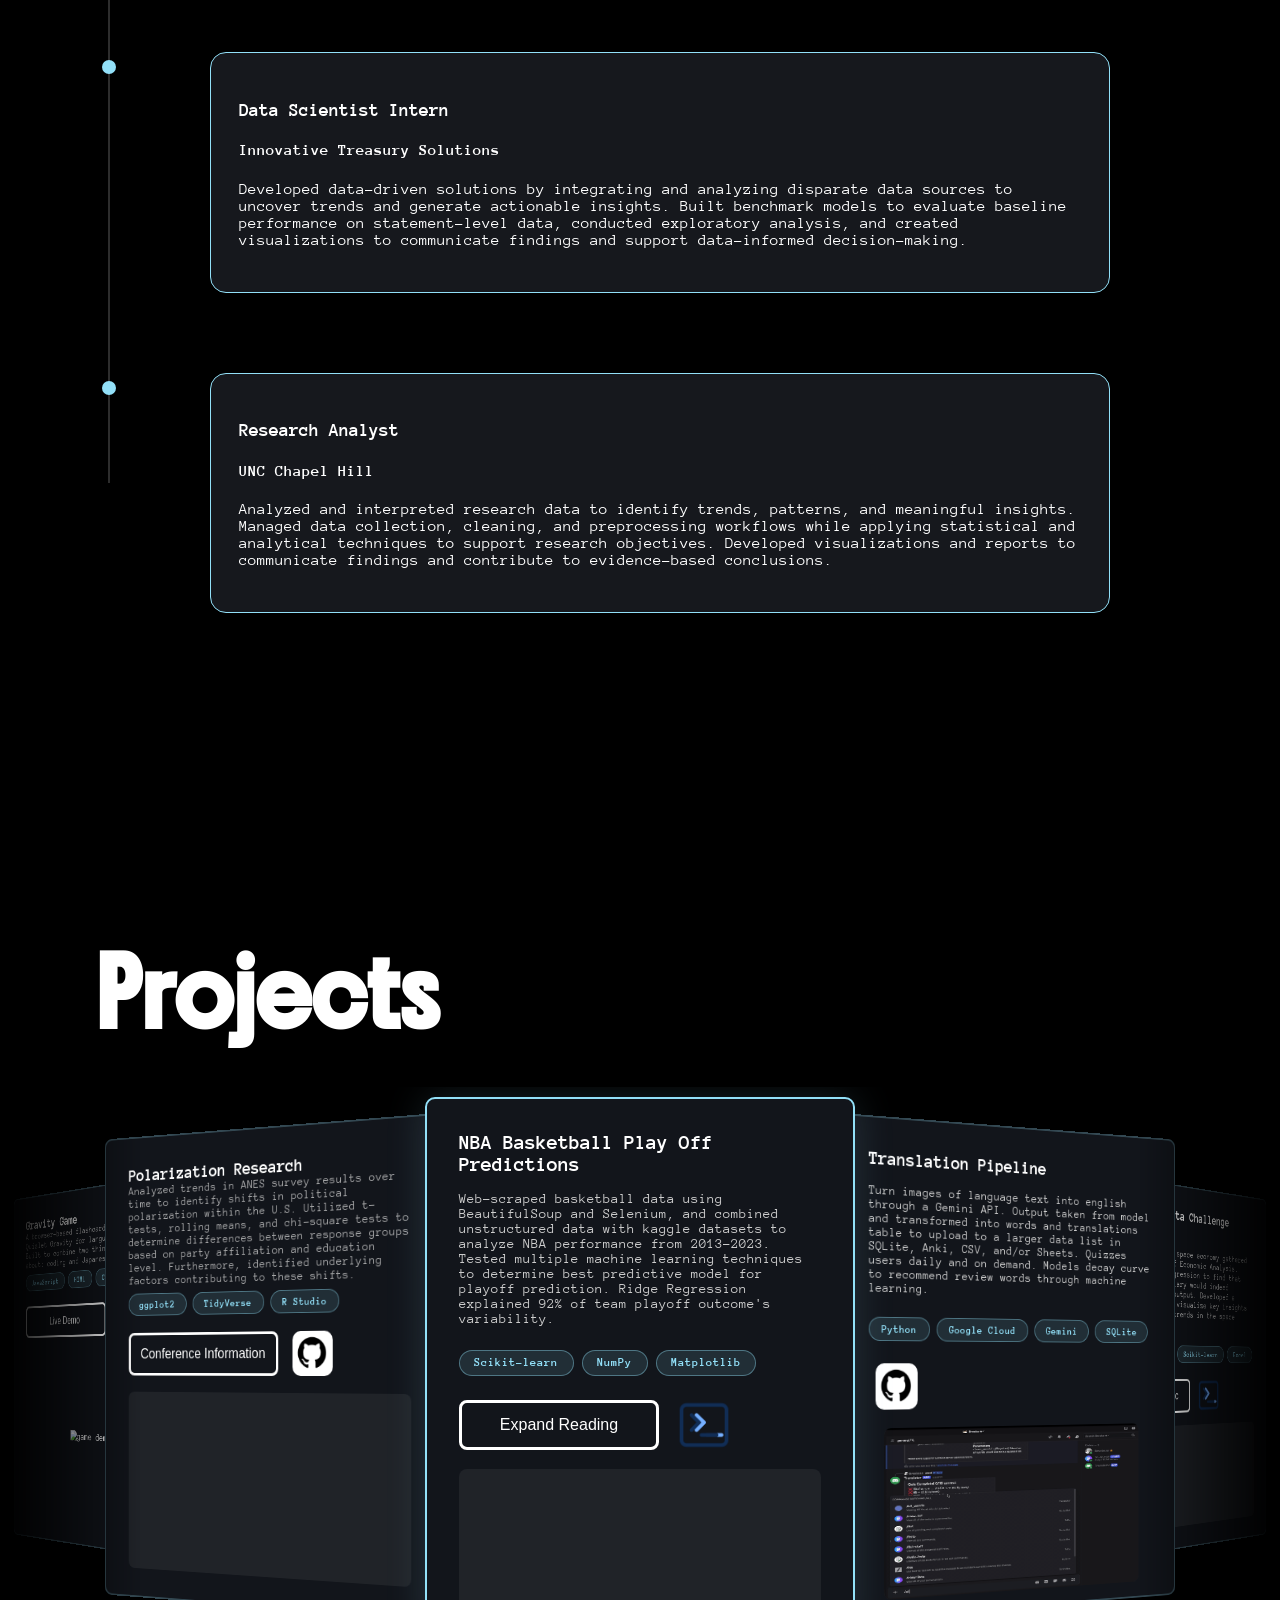
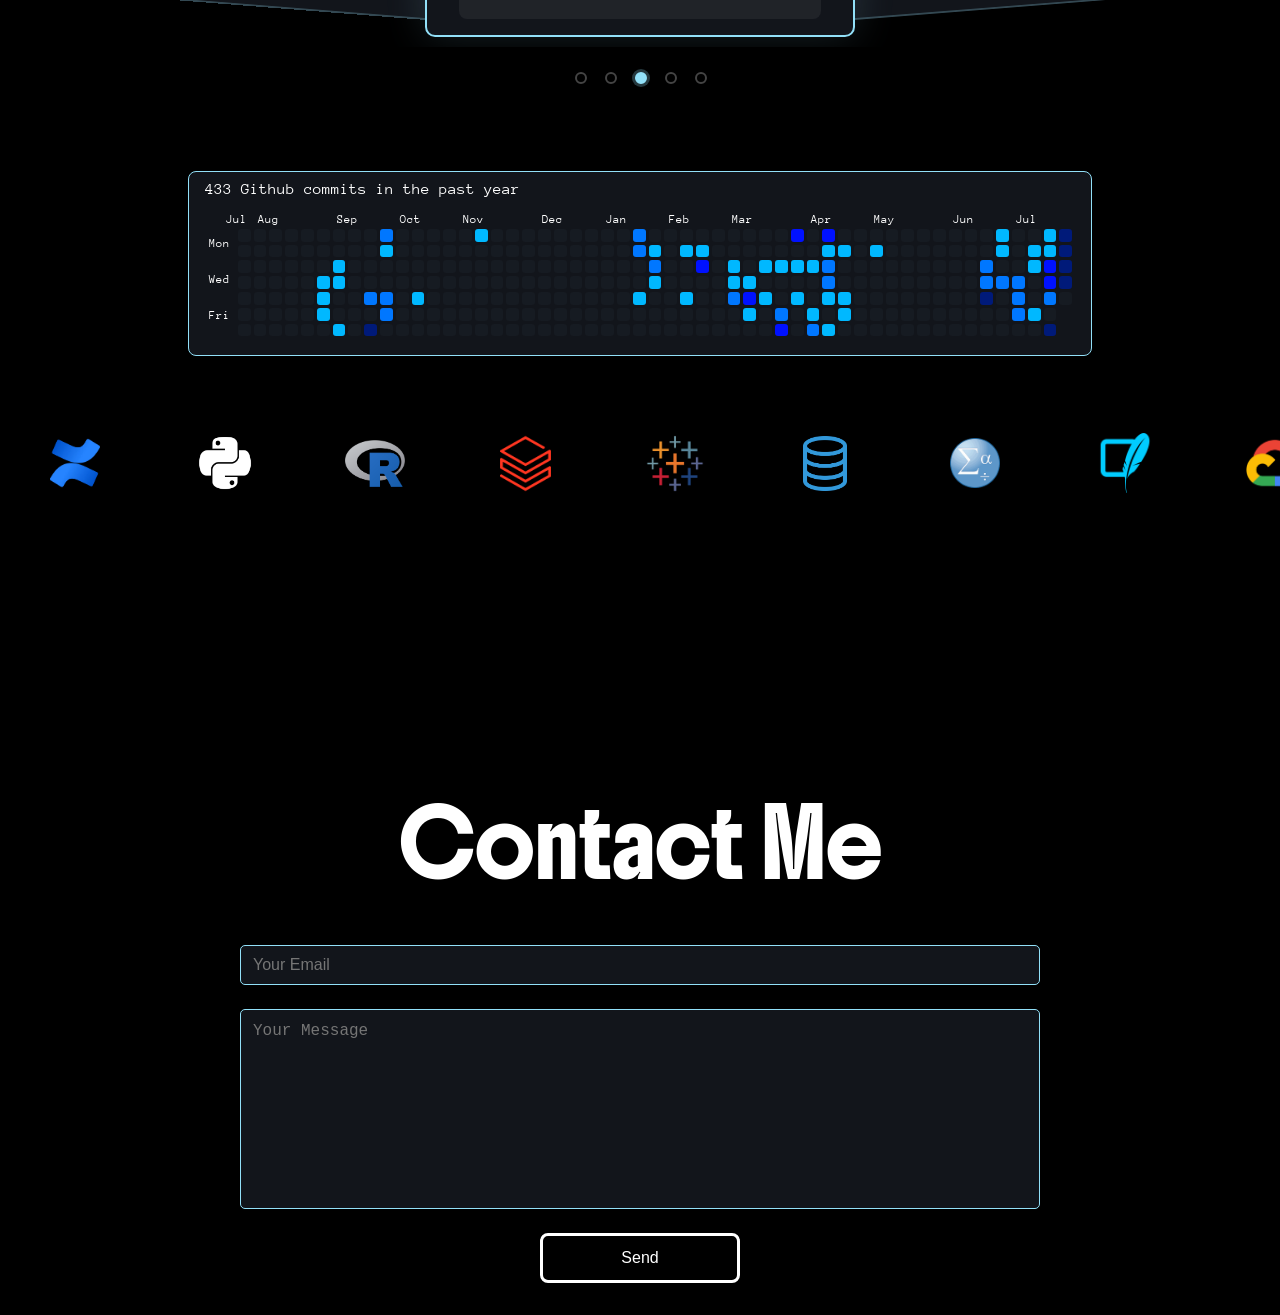
==== commit 369f270c: "Discord Bot Remove Button" ====
--- a/index.html
+++ b/index.html
@@ -244,9 +244,6 @@
                             <span class="skill-tag"> SQLite </span>
                         </div>
                         <div class="research-buttons">
-                            <a href="notebook analysis" target="_blank">
-                                <button class="project_button"><span>View Analysis</span></button>
-                            </a>
                             <a href="https://github.com/brookepauly/ocr-discord-bot" target="_blank" aria-label="GitHub" id = "github-research">
                                 <img src="./Files/github_white_logo_edited.png" alt="GitHub">
                             </a>
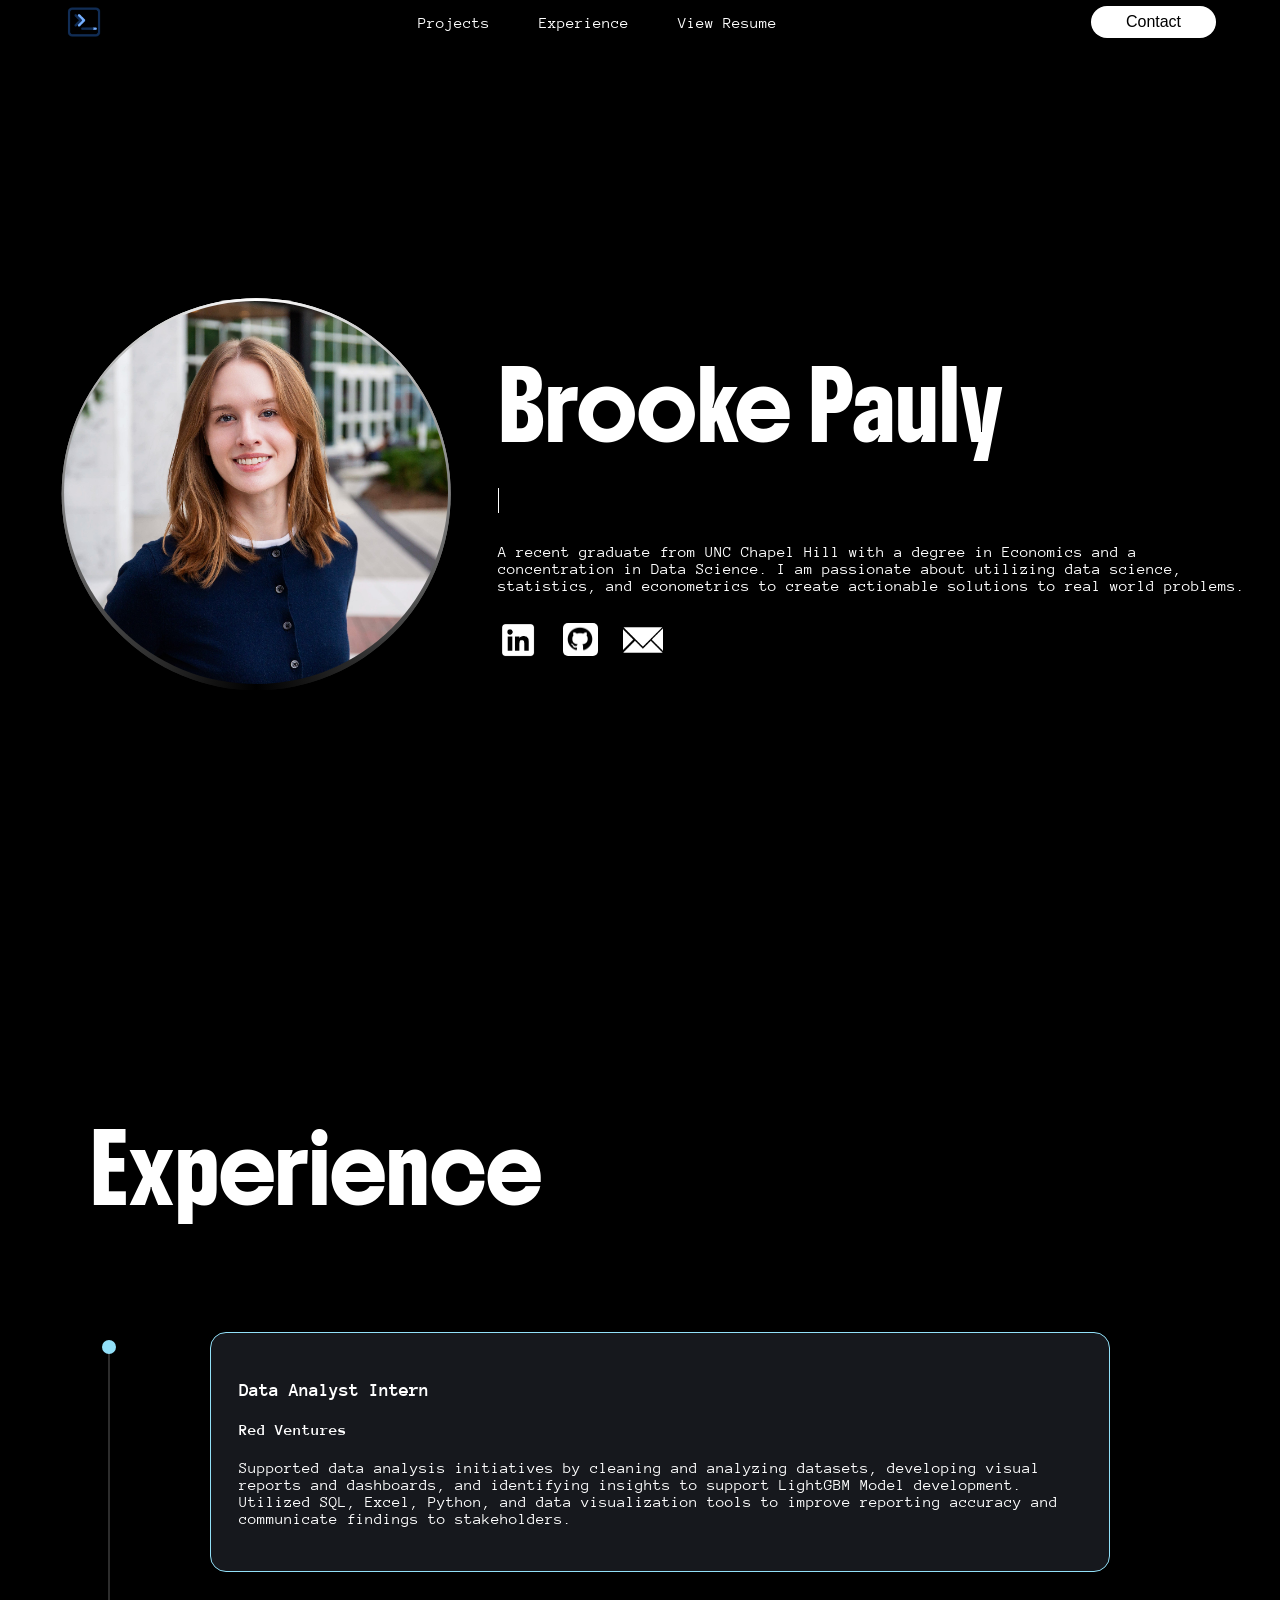
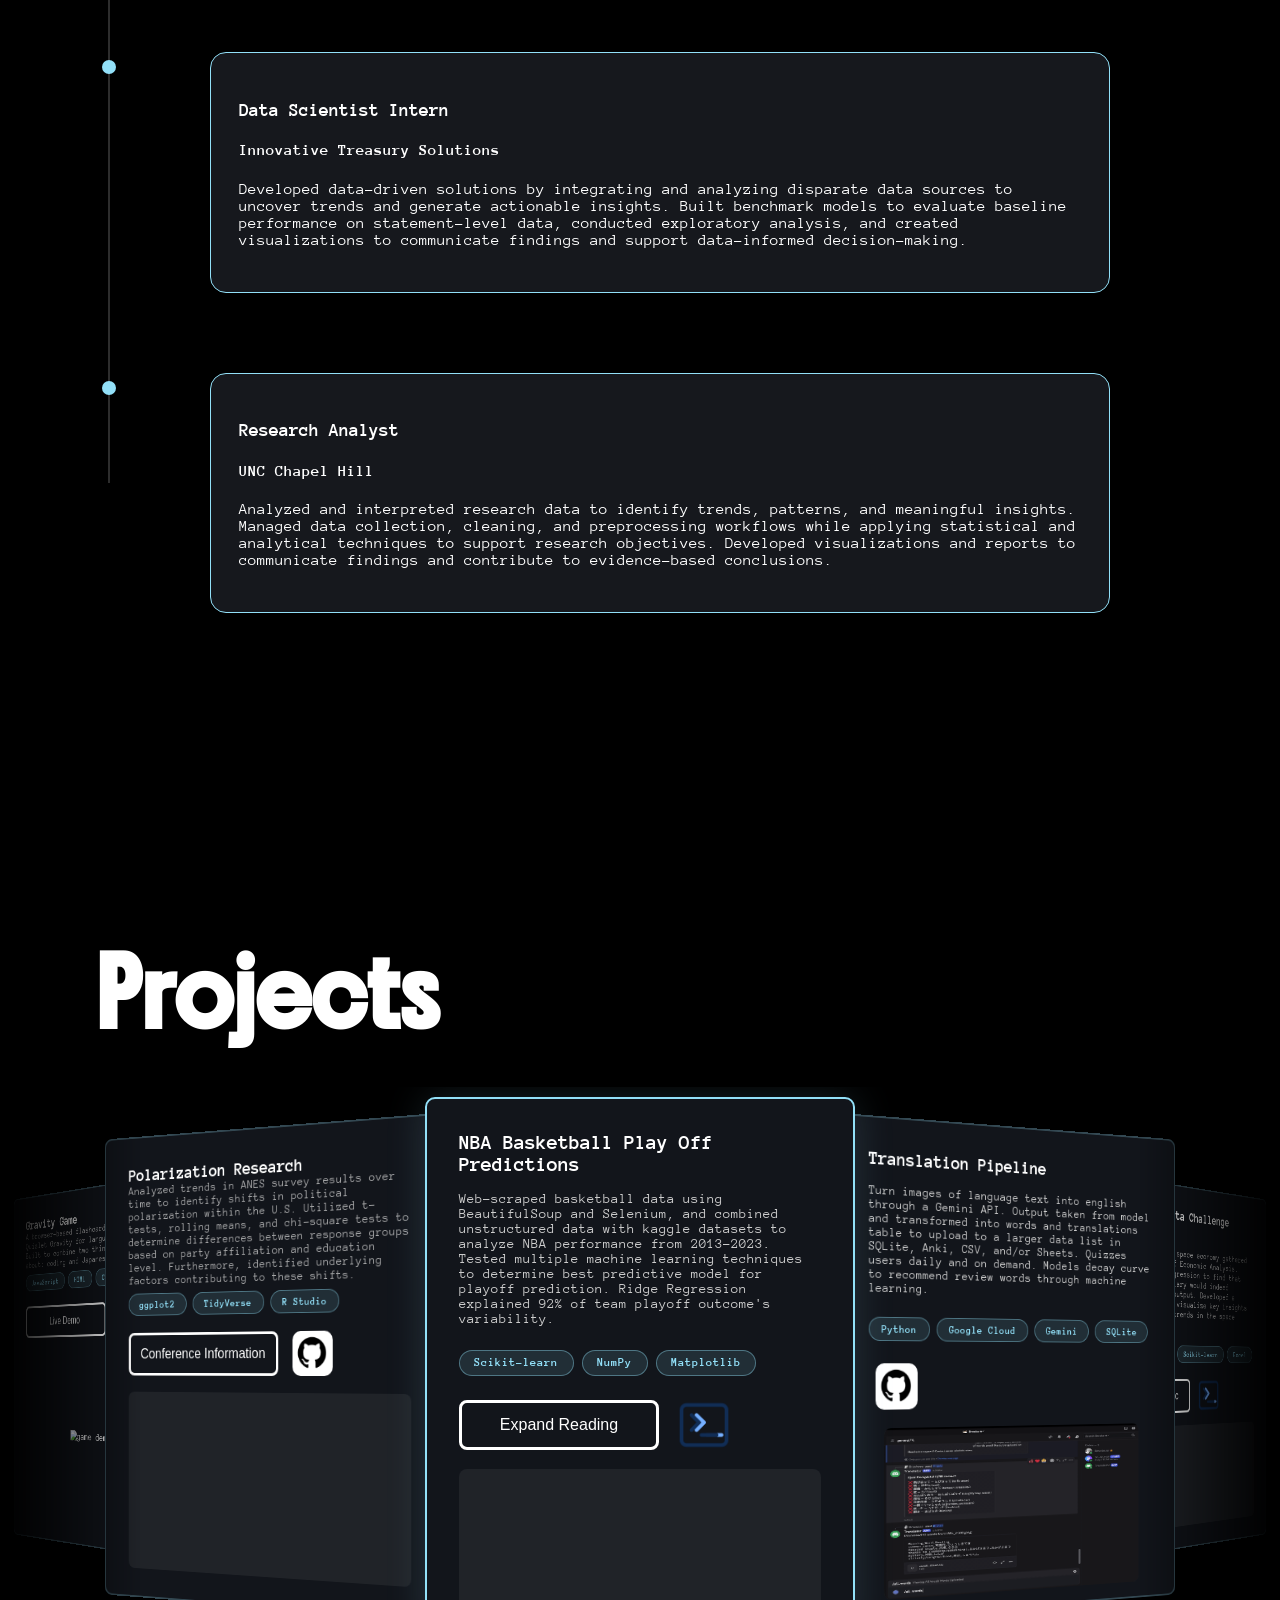
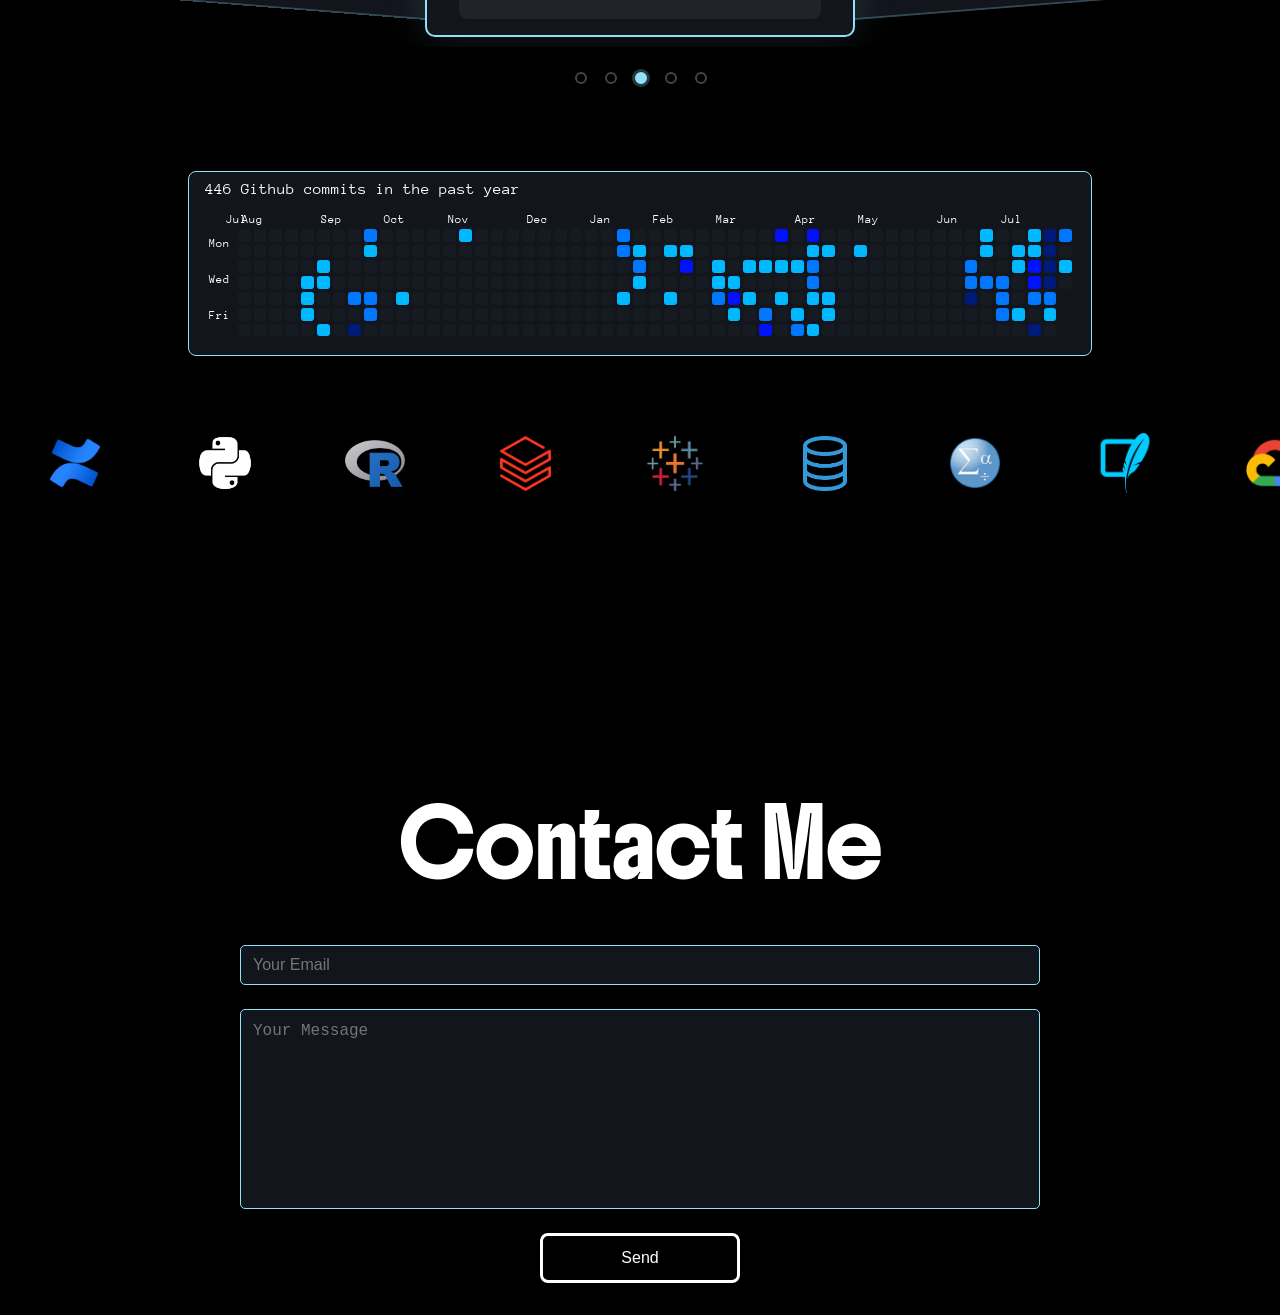
==== commit 0fb15bf5: "Upload Different Favicon" ====
--- a/index.html
+++ b/index.html
@@ -14,7 +14,7 @@
     <meta name = "viewport" content = "width=device-width, initial-scale=1.0">
     <title> Brooke's Website </title>
     <!-- browser tab icon -->
-    <link rel = "icon" href = "./Files/code_favicon.png" type = "png">
+    <link rel = "icon" href = "./Files/favicon_b&w.webp" type = "webp">
     <!-- CSS documentation -->
     <link rel = "stylesheet" href = "styles.css" >
     <!-- Google Fonts -->
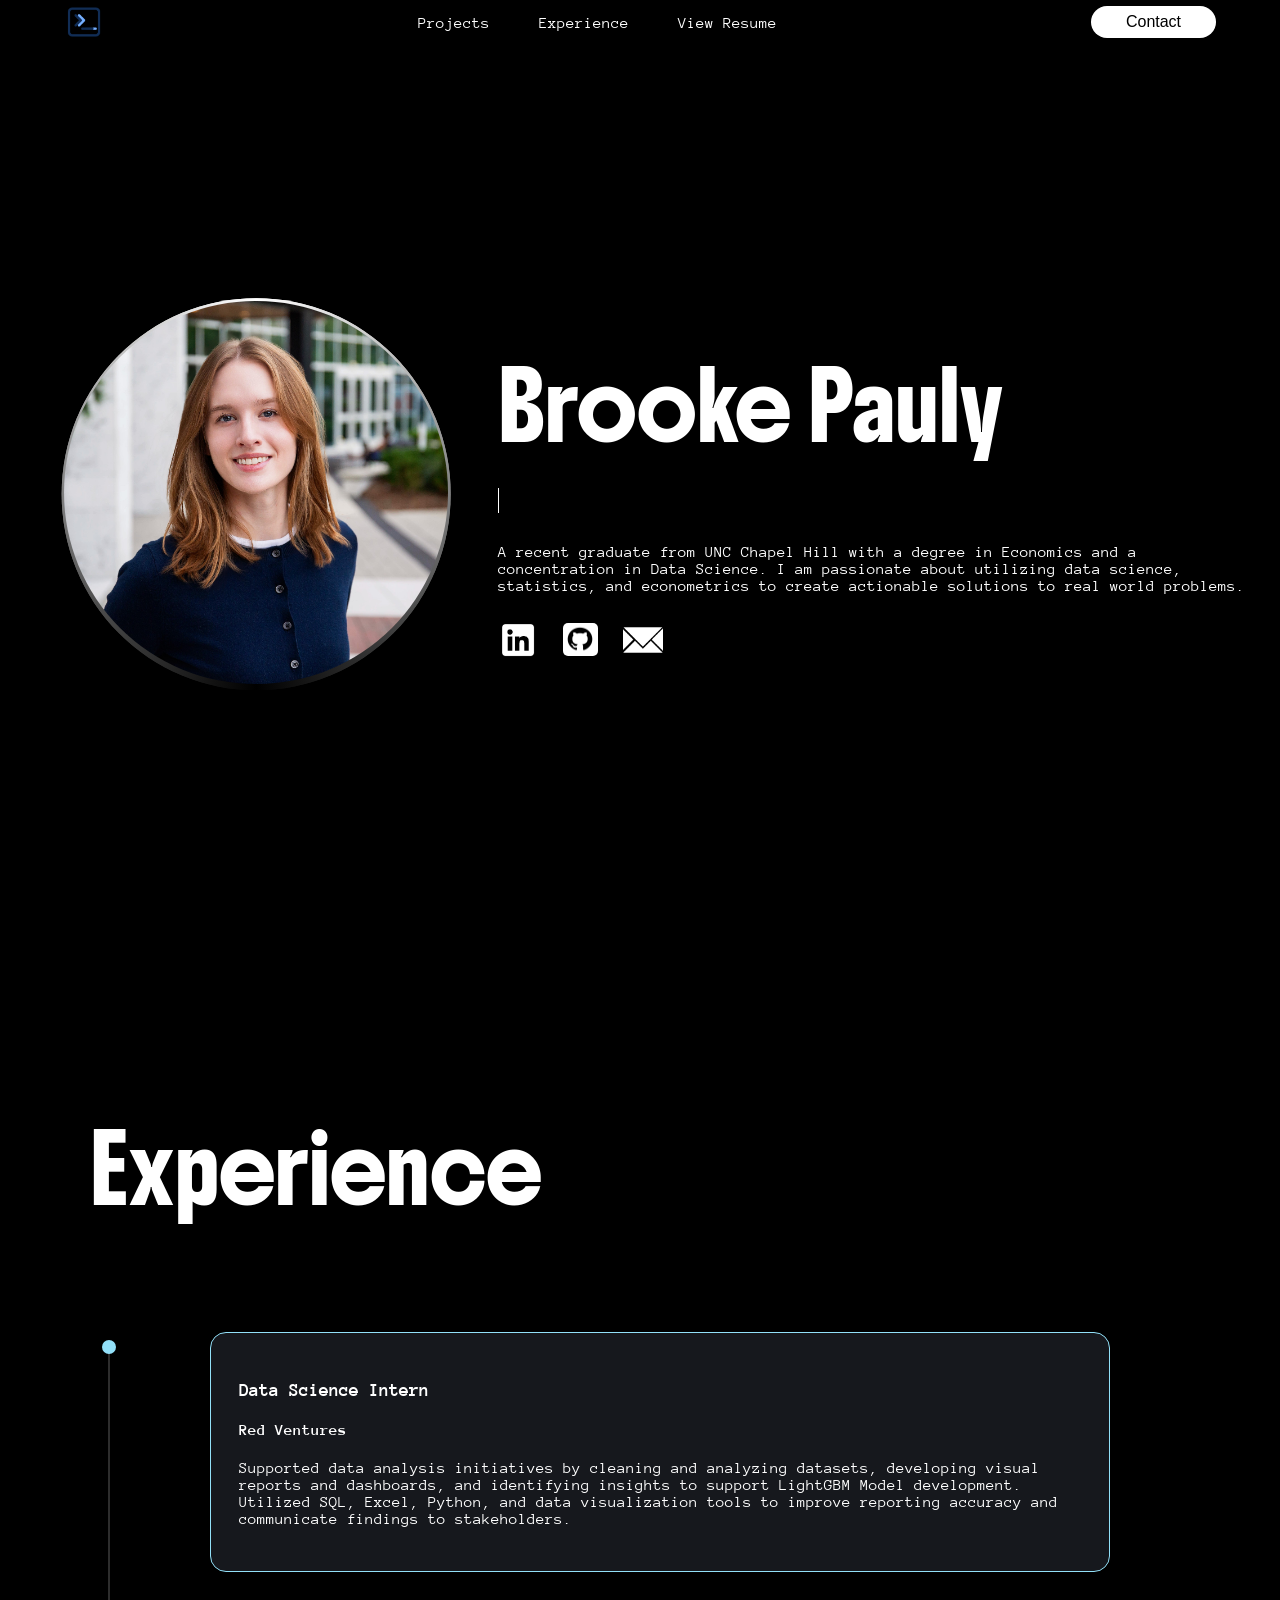
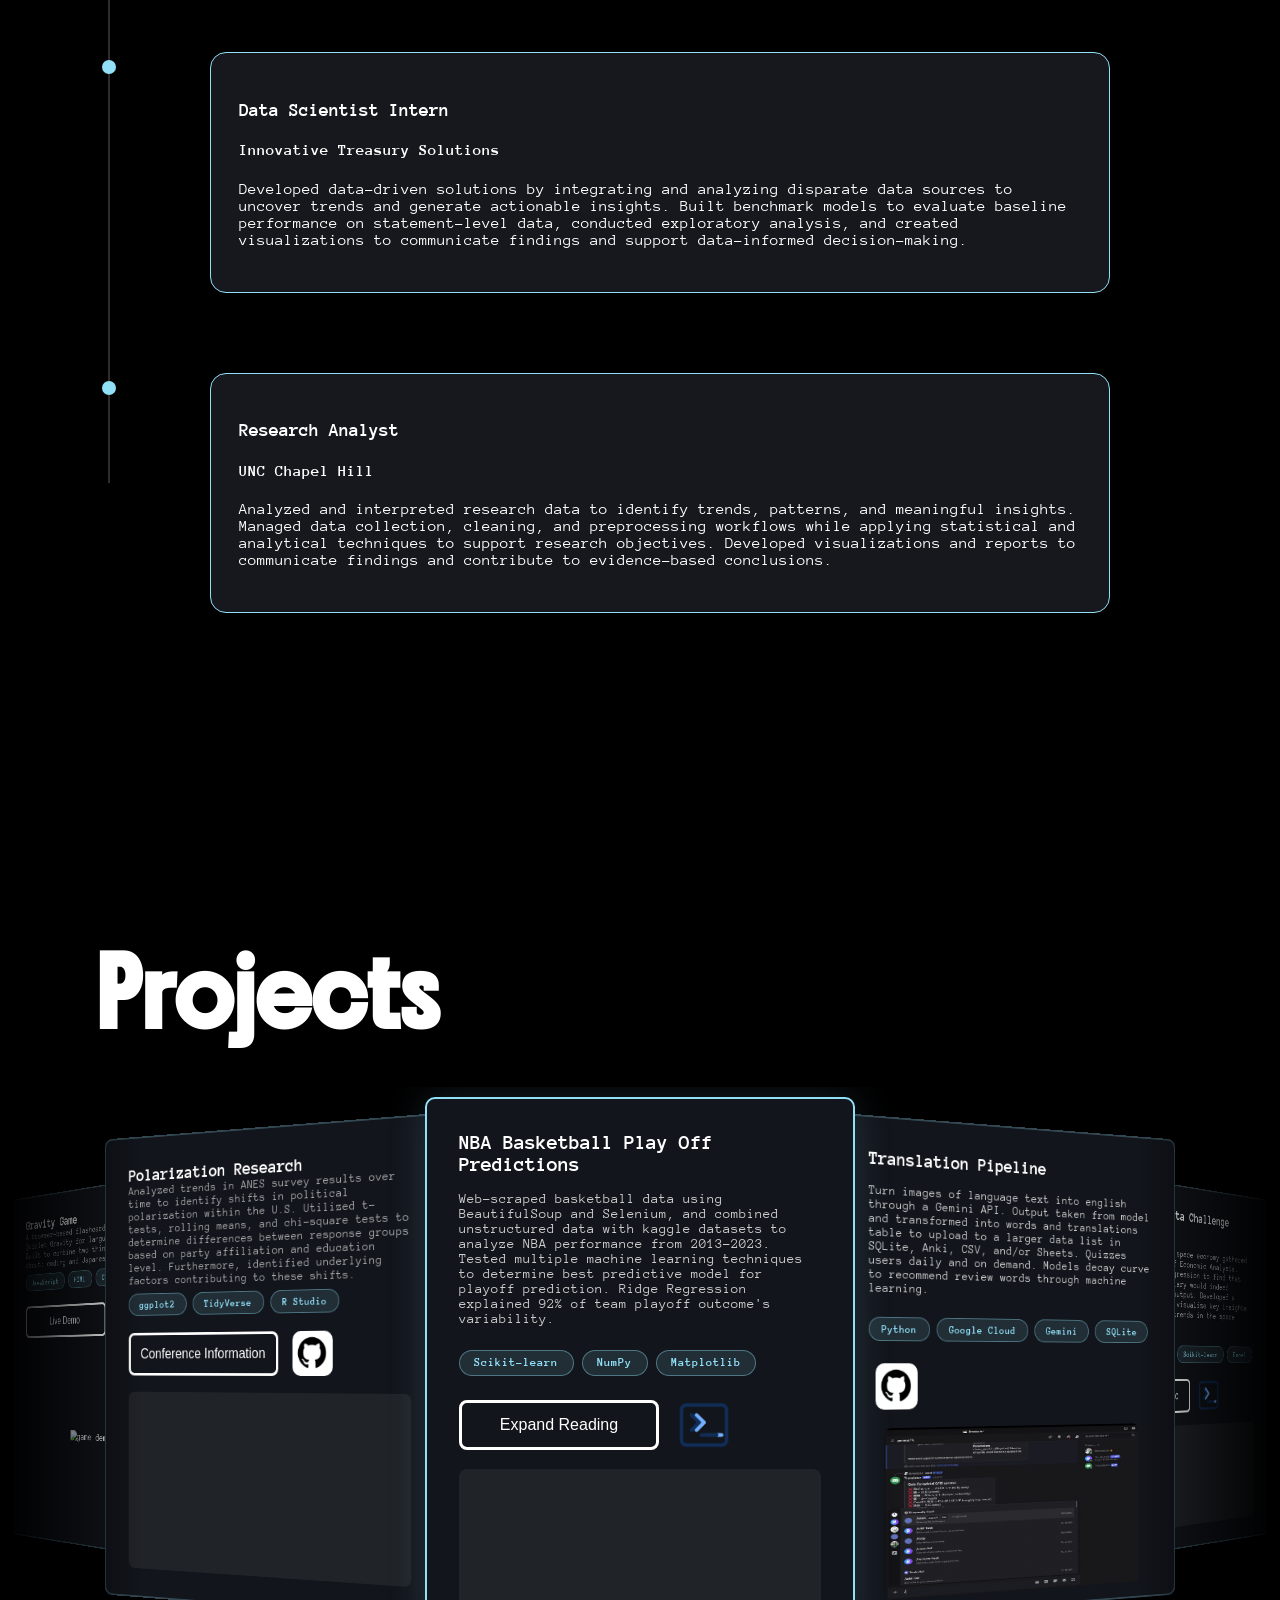
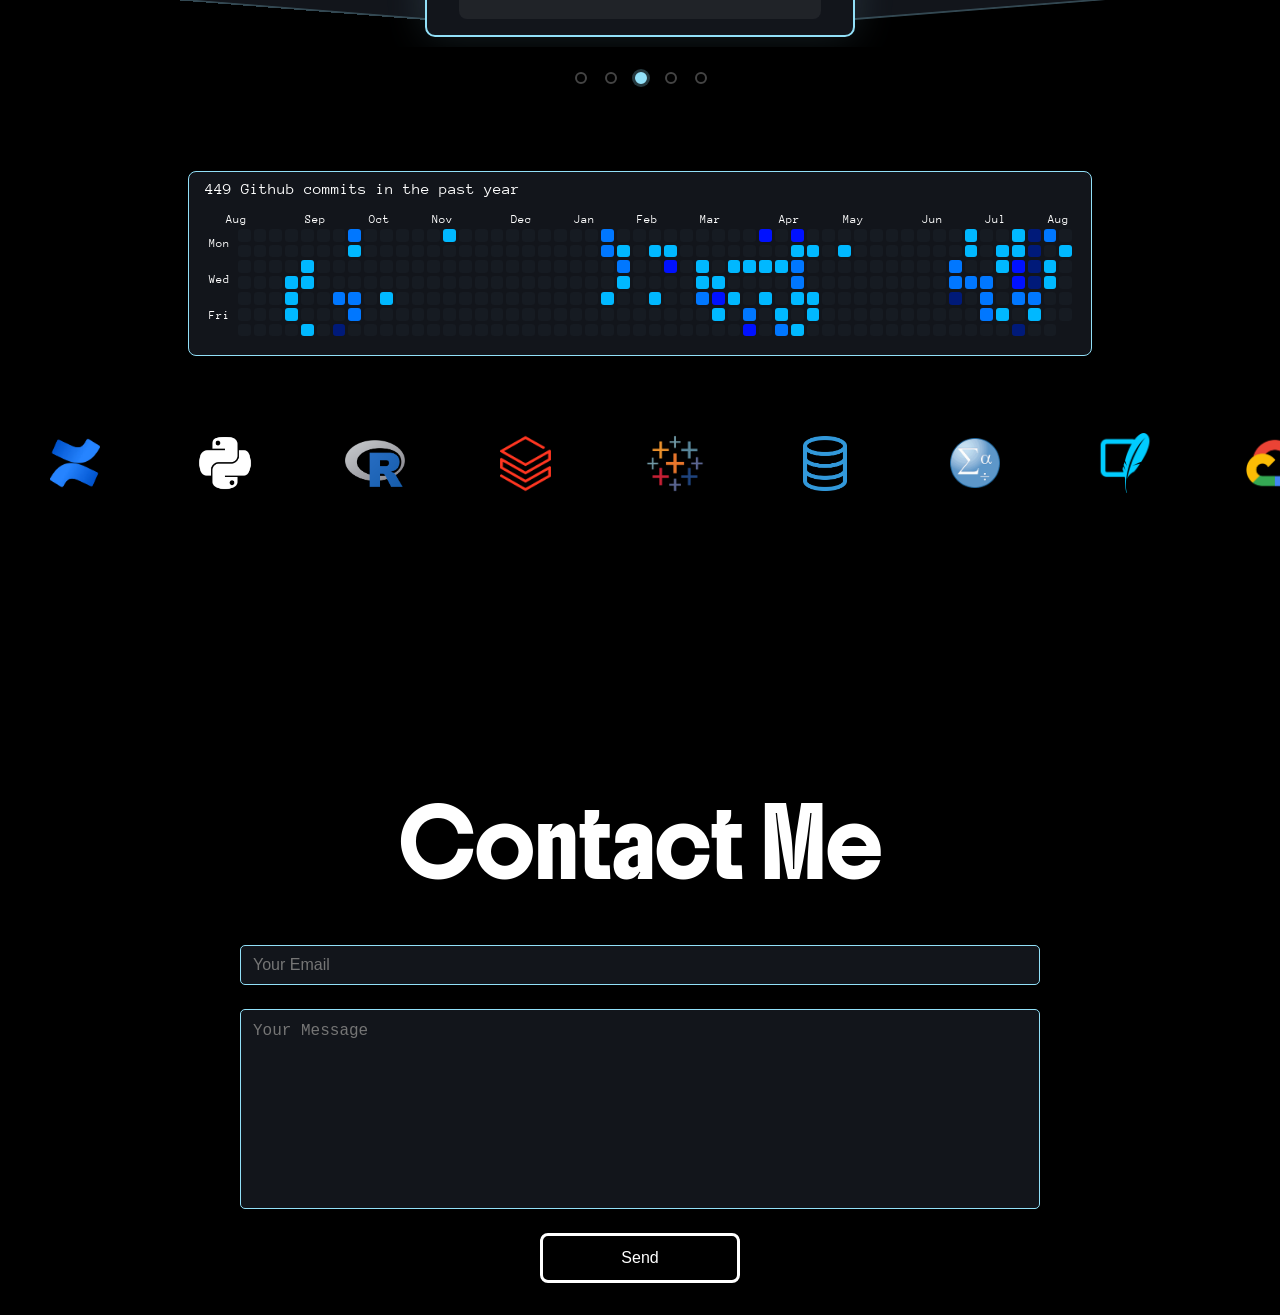
==== commit 725c13b8: "Update Info" ====
--- a/index.html
+++ b/index.html
@@ -30,7 +30,7 @@
             <ul class = "nav_links">
                 <li> <a href = "#projects"> Projects </a> </li>
                 <li> <a href = "#experience" > Experience </a> </li>
-                <li> <a href = "https://drive.google.com/file/d/15yLa9zOJjDJ7TS9q4iY6GbH2DEjjP1Ko/view?usp=sharing"> View Resume </a> </li>
+                <li> <a href = "https://drive.google.com/file/d/1UIPvTFwT-5p0qNEKq33ta1CDSaAHod2b/view?usp=sharing"> View Resume </a> </li>
             </ul>
         </nav>
         <button class="hamburger" id="hamburger">
@@ -101,7 +101,7 @@
                 <div class="timeline-item scroll-animate">
                     <div class="timeline-dot scroll-animate"></div>
                     <div class="timeline-content scroll-animate">
-                        <h3> Data Analyst Intern </h3>
+                        <h3> Data Science Intern </h3>
                         <h4> Red Ventures</h4>
                         <p> Supported data analysis initiatives by cleaning and analyzing datasets, 
                             developing visual reports and dashboards, and identifying insights to support LightGBM Model development. 
--- a/styles.css
+++ b/styles.css
@@ -1415,4 +1415,36 @@
 
 #code-link:hover img {
   opacity: .8;
+}
+
+/* Mobile Section */
+
+@media (max-width: 768px) {
+  .carousel {
+    flex-direction: column;
+  }
+  nav {
+    display: none;
+  }
+
+  .hamburger {
+    opacity: 1;
+    transform: translateY(0) scale(1);
+    top: 20px;
+    right: 20px;
+    width: 48px;
+    height: 48px;
+  }
+
+  .cta {
+    display: none;
+  }
+
+  .hamburger-wrapper {
+    clip-path: circle(0% at calc(100% - 44px) 44px);
+  }
+
+  .hamburger-wrapper.open {
+    clip-path: circle(150% at calc(100% - 44px) 44px);
+  }
 }
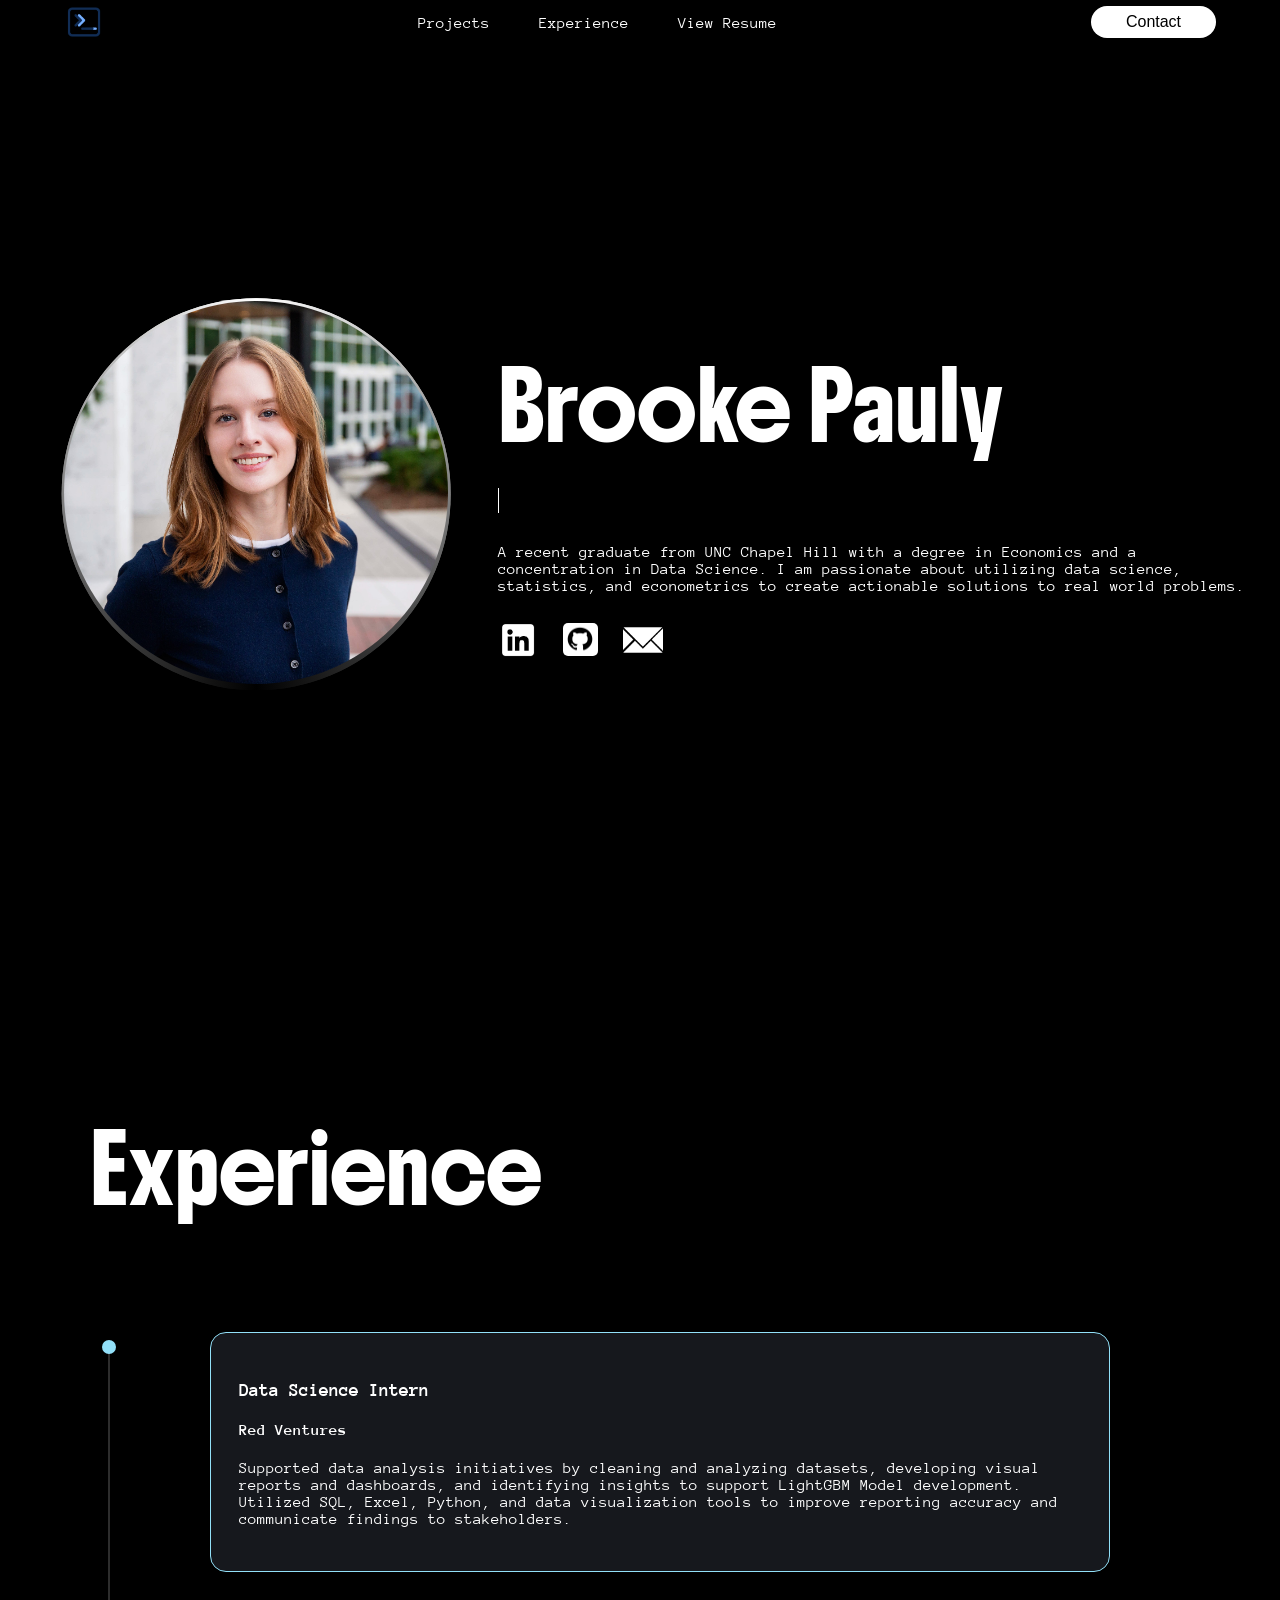
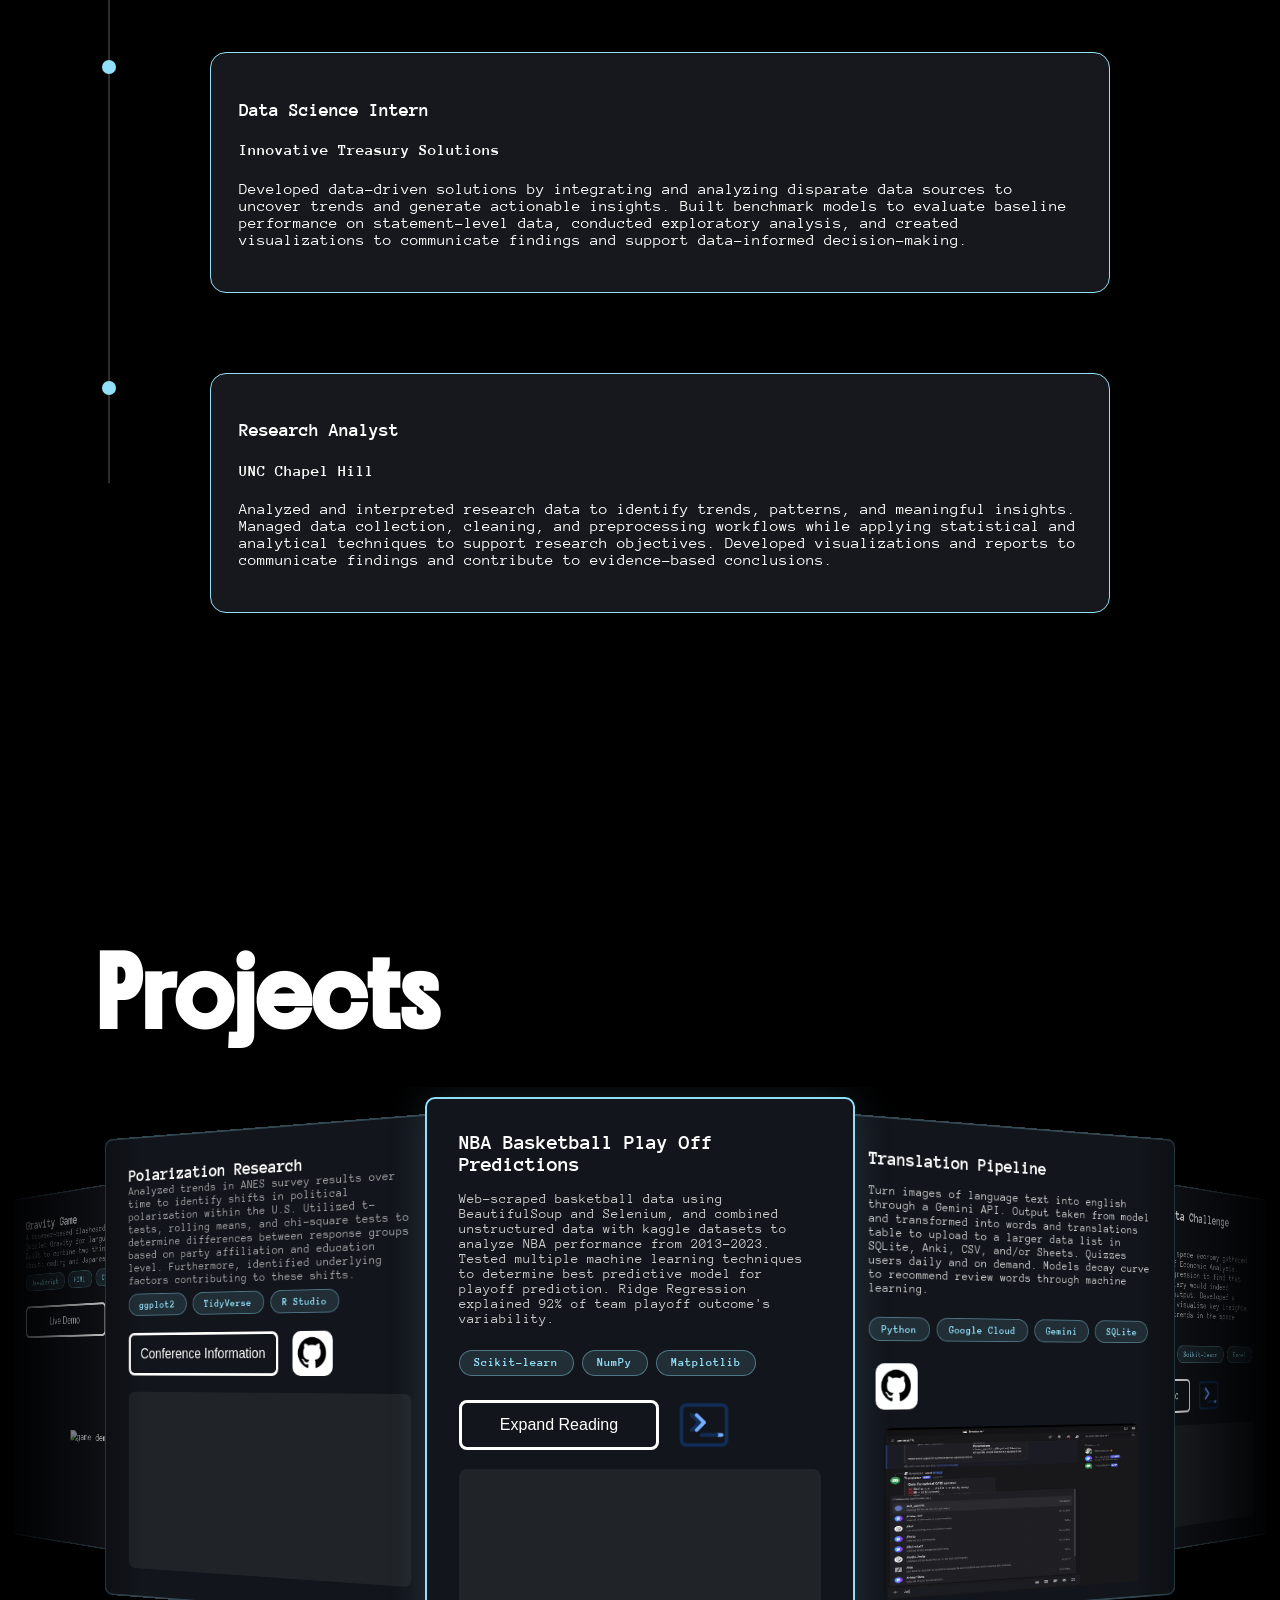
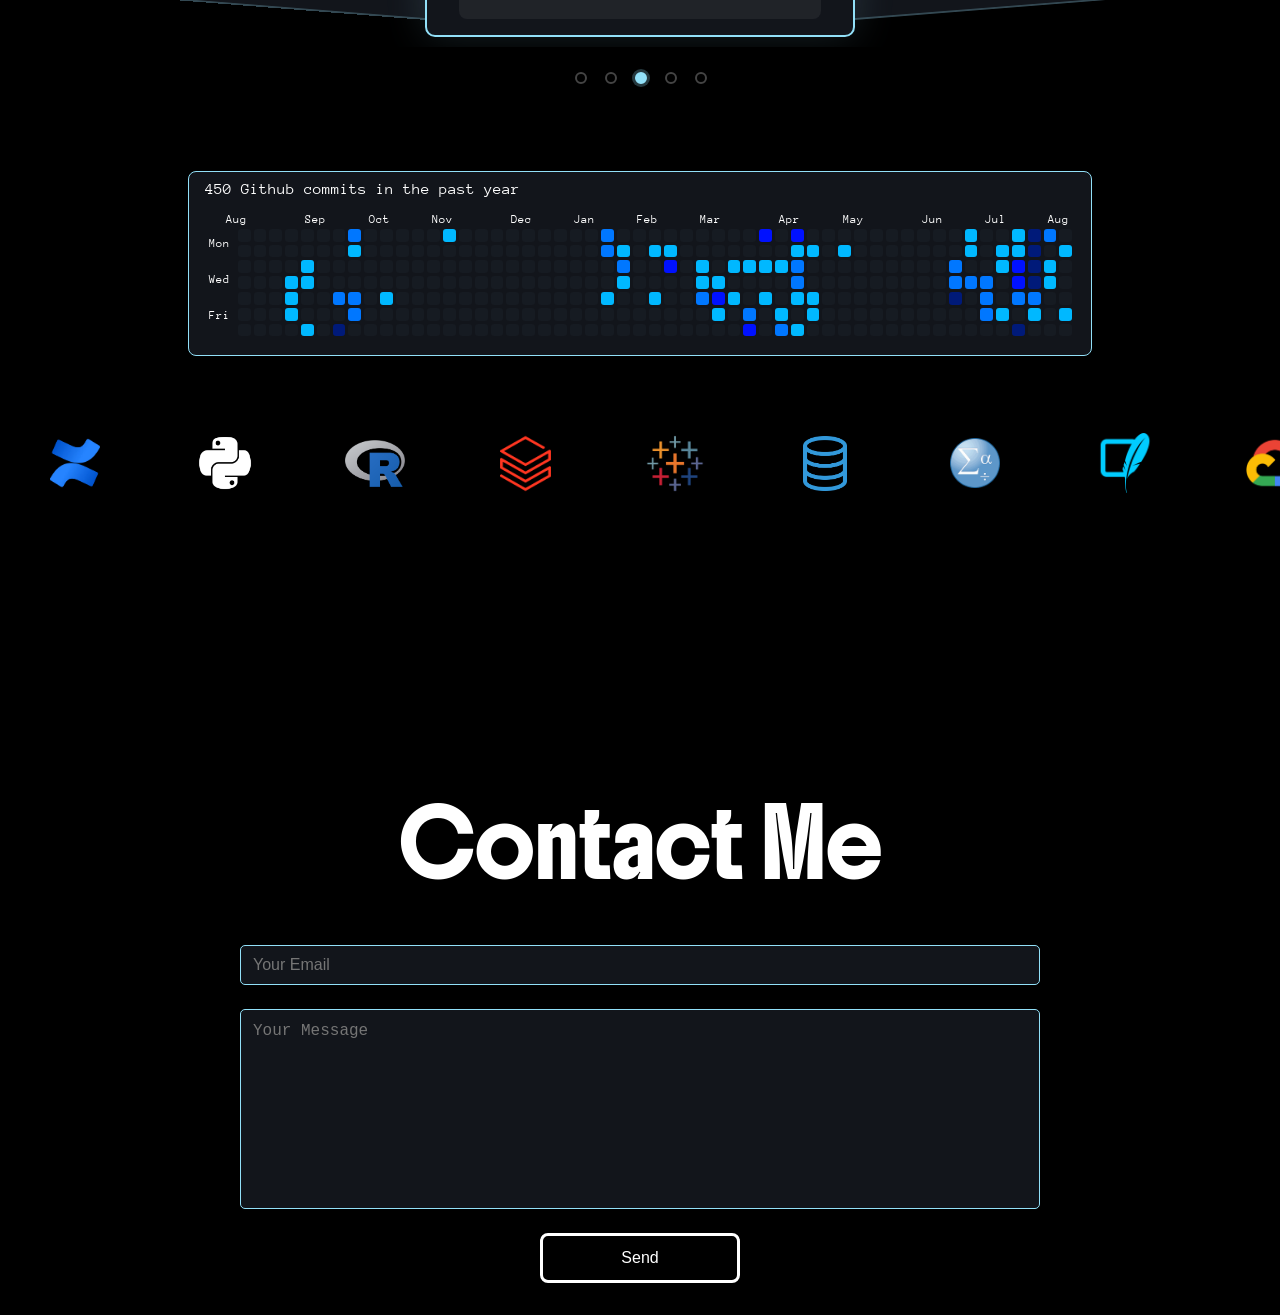
==== commit 402af32b: "Update info" ====
--- a/index.html
+++ b/index.html
@@ -111,7 +111,7 @@
                 <div class="timeline-item scroll-animate">
                     <div class="timeline-dot"></div>
                     <div class="timeline-content">
-                        <h3> Data Scientist Intern </h3>
+                        <h3> Data Science Intern </h3>
                         <h4> Innovative Treasury Solutions </h4>
                         <p> Developed data-driven solutions by integrating and analyzing disparate data sources to 
                             uncover trends and generate actionable insights. Built benchmark models to evaluate baseline performance on statement-level data, conducted exploratory analysis, 
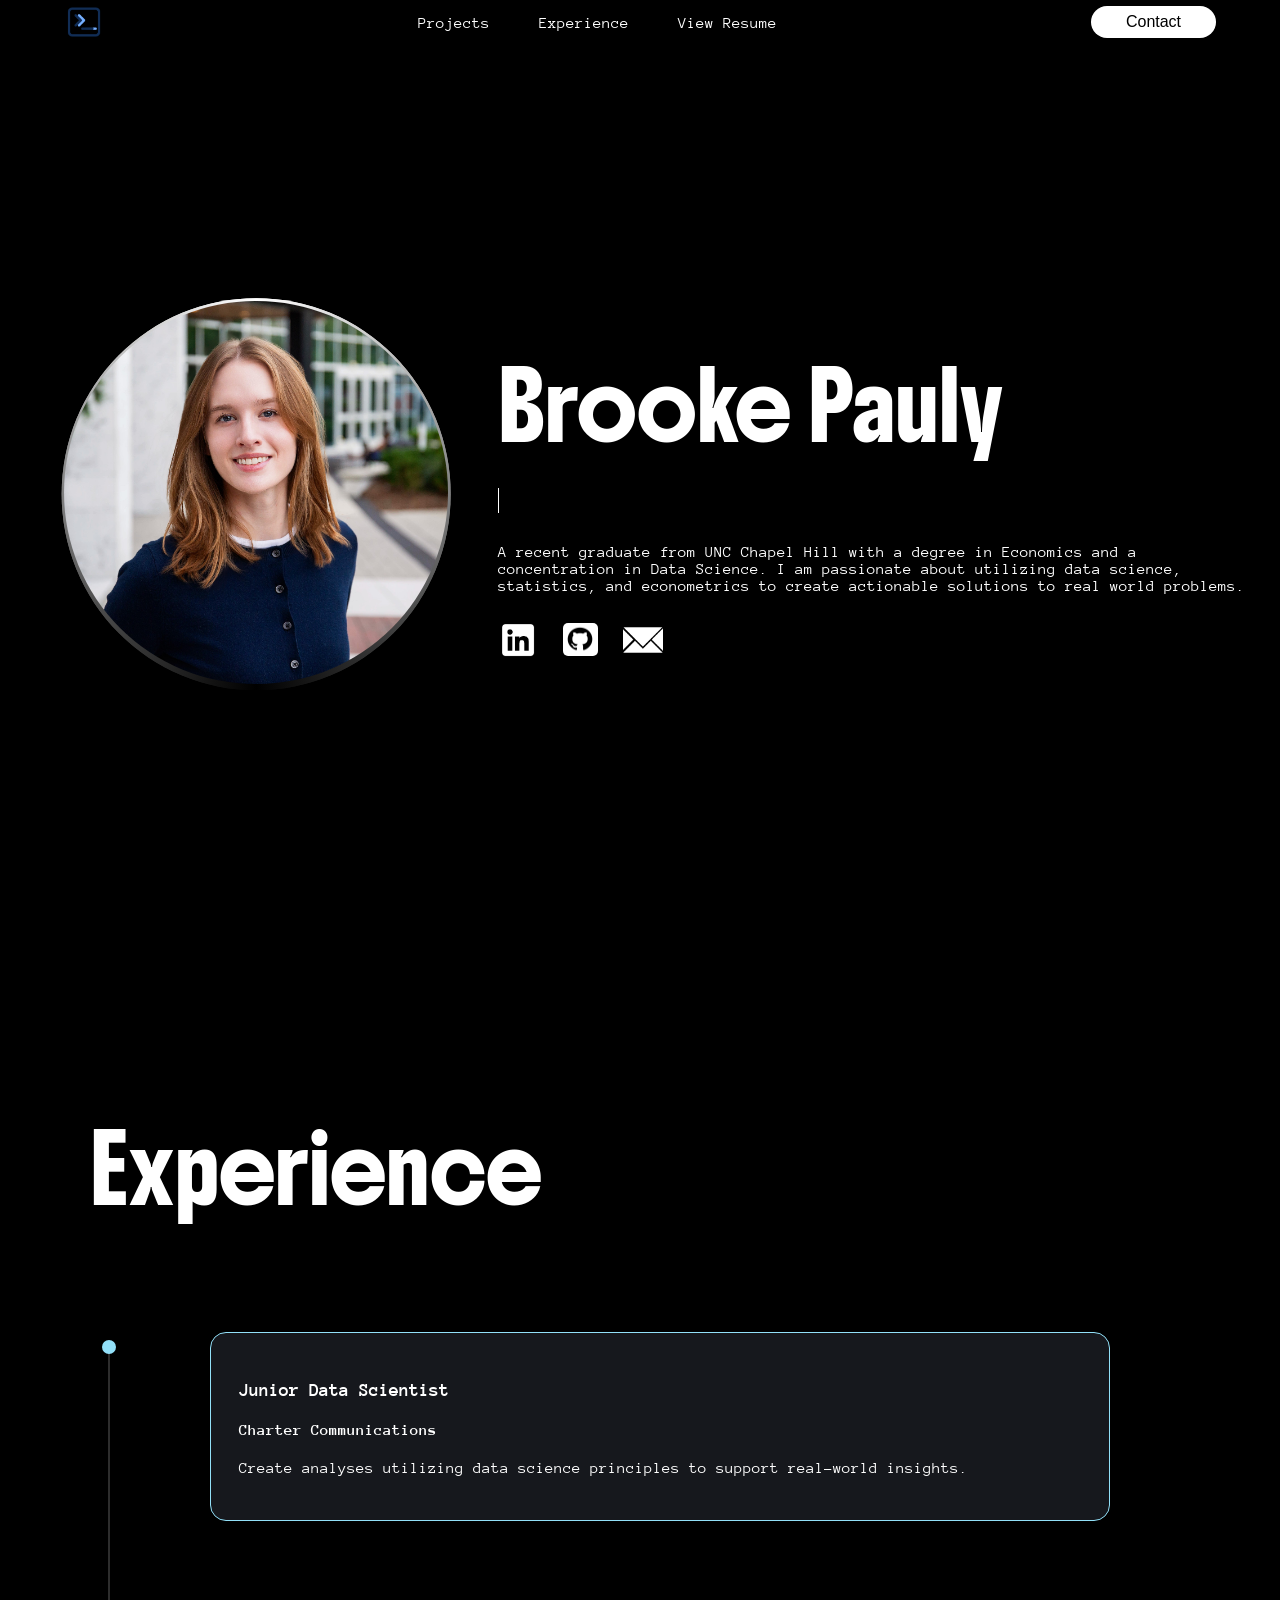
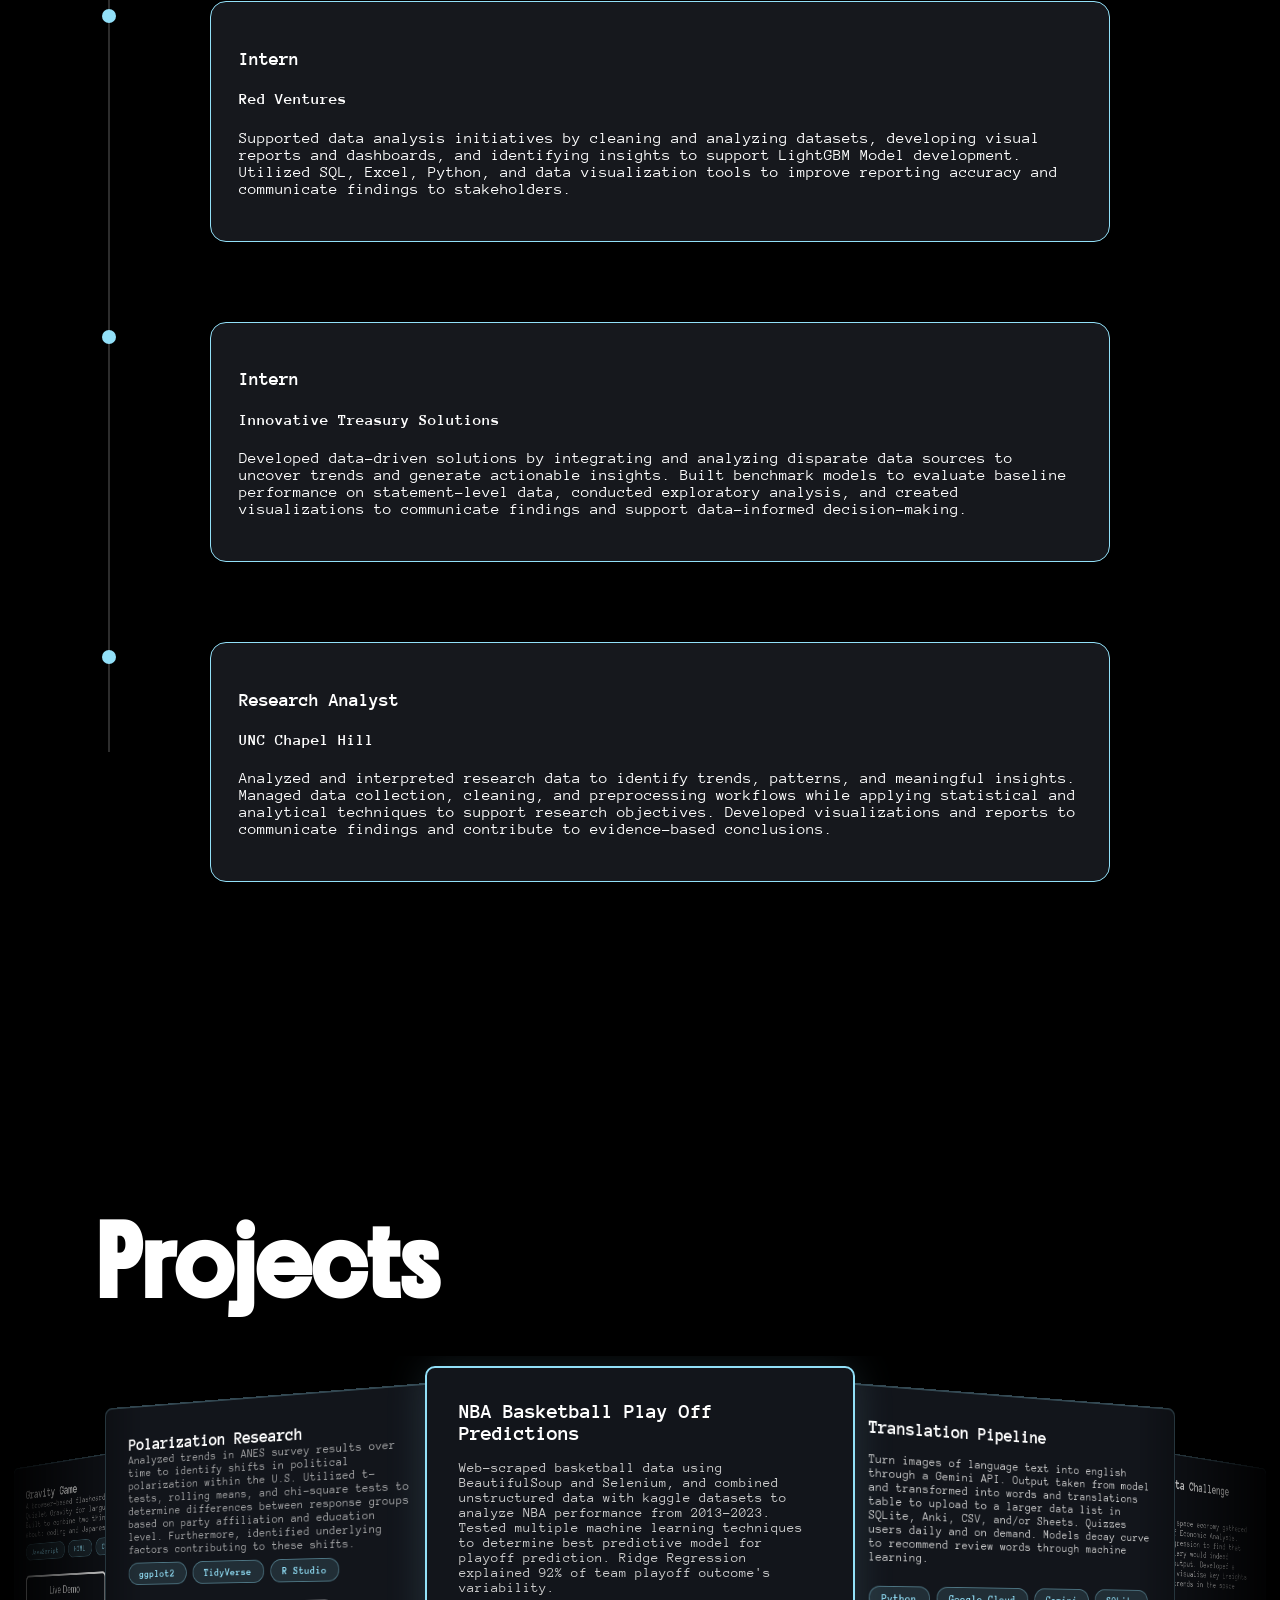
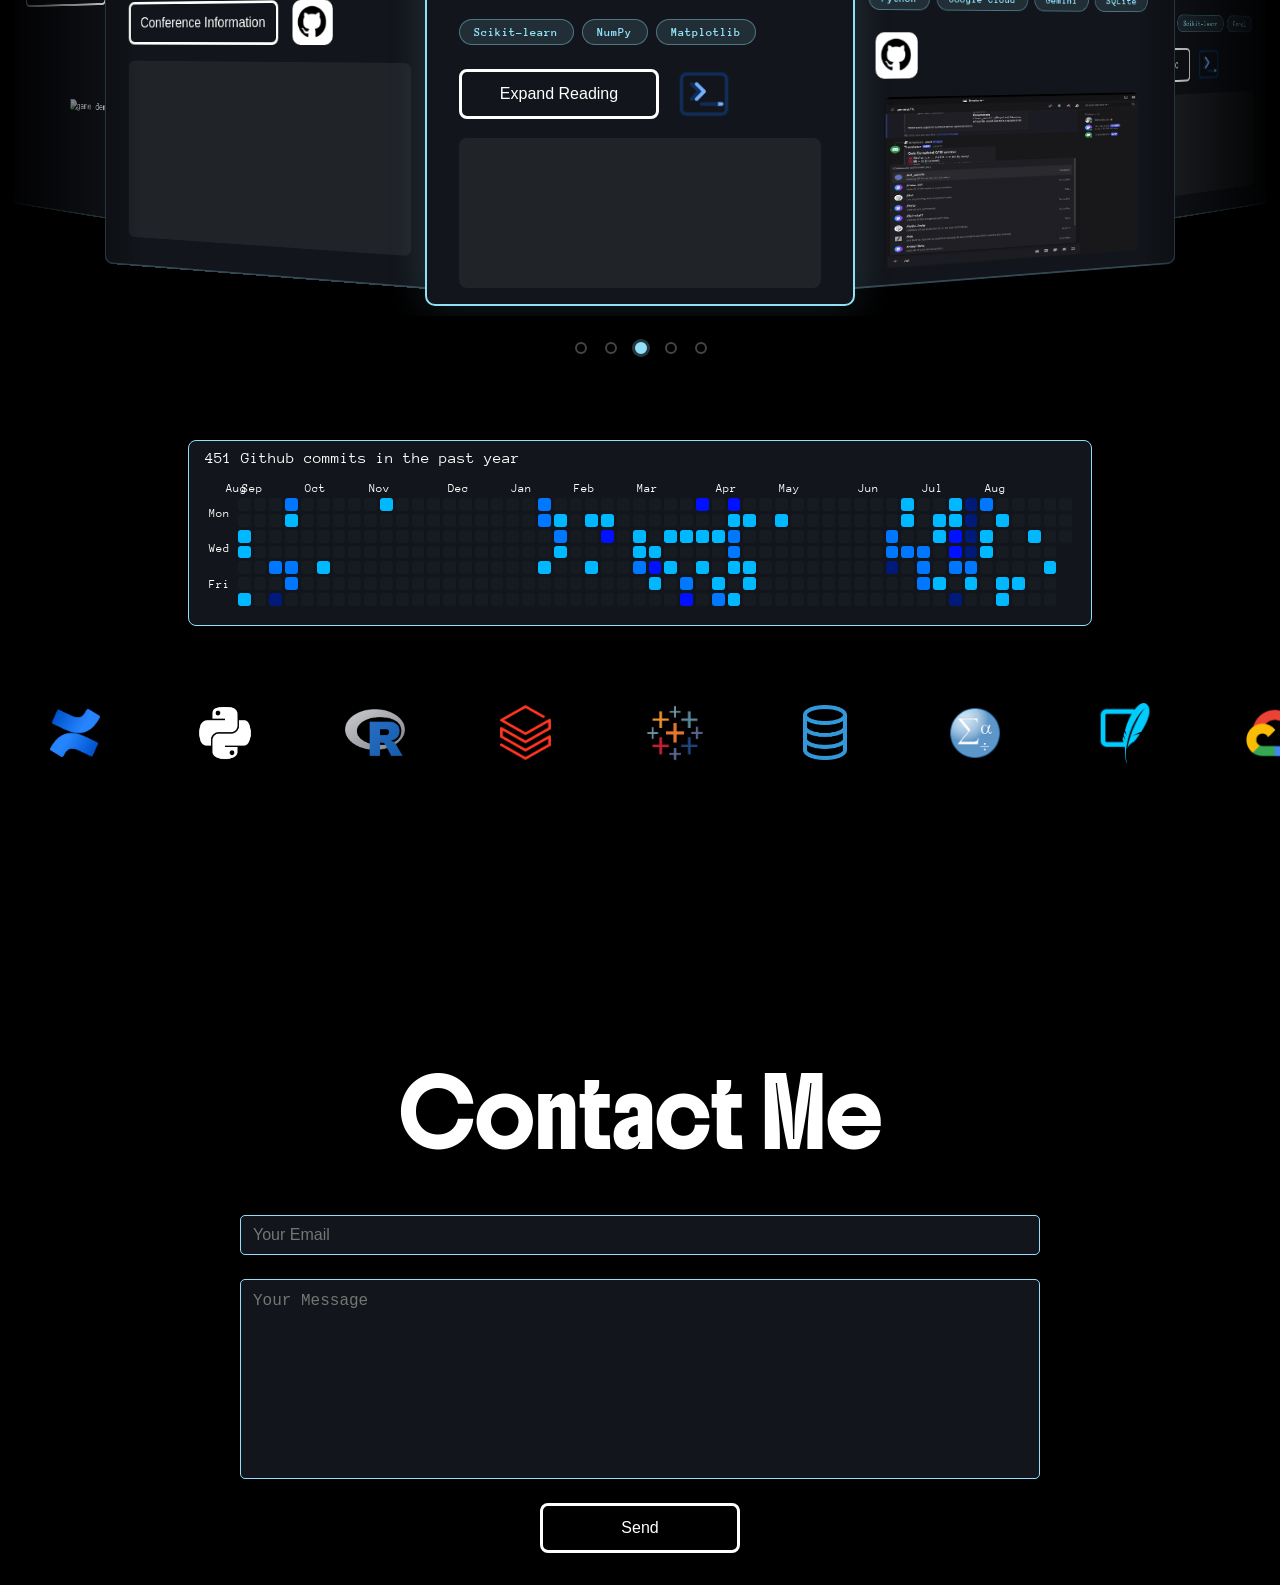
==== commit 5bf28301: "Update Experience" ====
--- a/index.html
+++ b/index.html
@@ -101,7 +101,15 @@
                 <div class="timeline-item scroll-animate">
                     <div class="timeline-dot scroll-animate"></div>
                     <div class="timeline-content scroll-animate">
-                        <h3> Data Science Intern </h3>
+                        <h3> Junior Data Scientist </h3>
+                        <h4> Charter Communications </h4>
+                        <p>  Create analyses utilizing data science principles to support real-world insights. </p>
+                    </div>
+                </div>
+                <div class="timeline-item scroll-animate">
+                    <div class="timeline-dot scroll-animate"></div>
+                    <div class="timeline-content scroll-animate">
+                        <h3> Intern </h3>
                         <h4> Red Ventures</h4>
                         <p> Supported data analysis initiatives by cleaning and analyzing datasets, 
                             developing visual reports and dashboards, and identifying insights to support LightGBM Model development. 
@@ -111,7 +119,7 @@
                 <div class="timeline-item scroll-animate">
                     <div class="timeline-dot"></div>
                     <div class="timeline-content">
-                        <h3> Data Science Intern </h3>
+                        <h3> Intern </h3>
                         <h4> Innovative Treasury Solutions </h4>
                         <p> Developed data-driven solutions by integrating and analyzing disparate data sources to 
                             uncover trends and generate actionable insights. Built benchmark models to evaluate baseline performance on statement-level data, conducted exploratory analysis, 
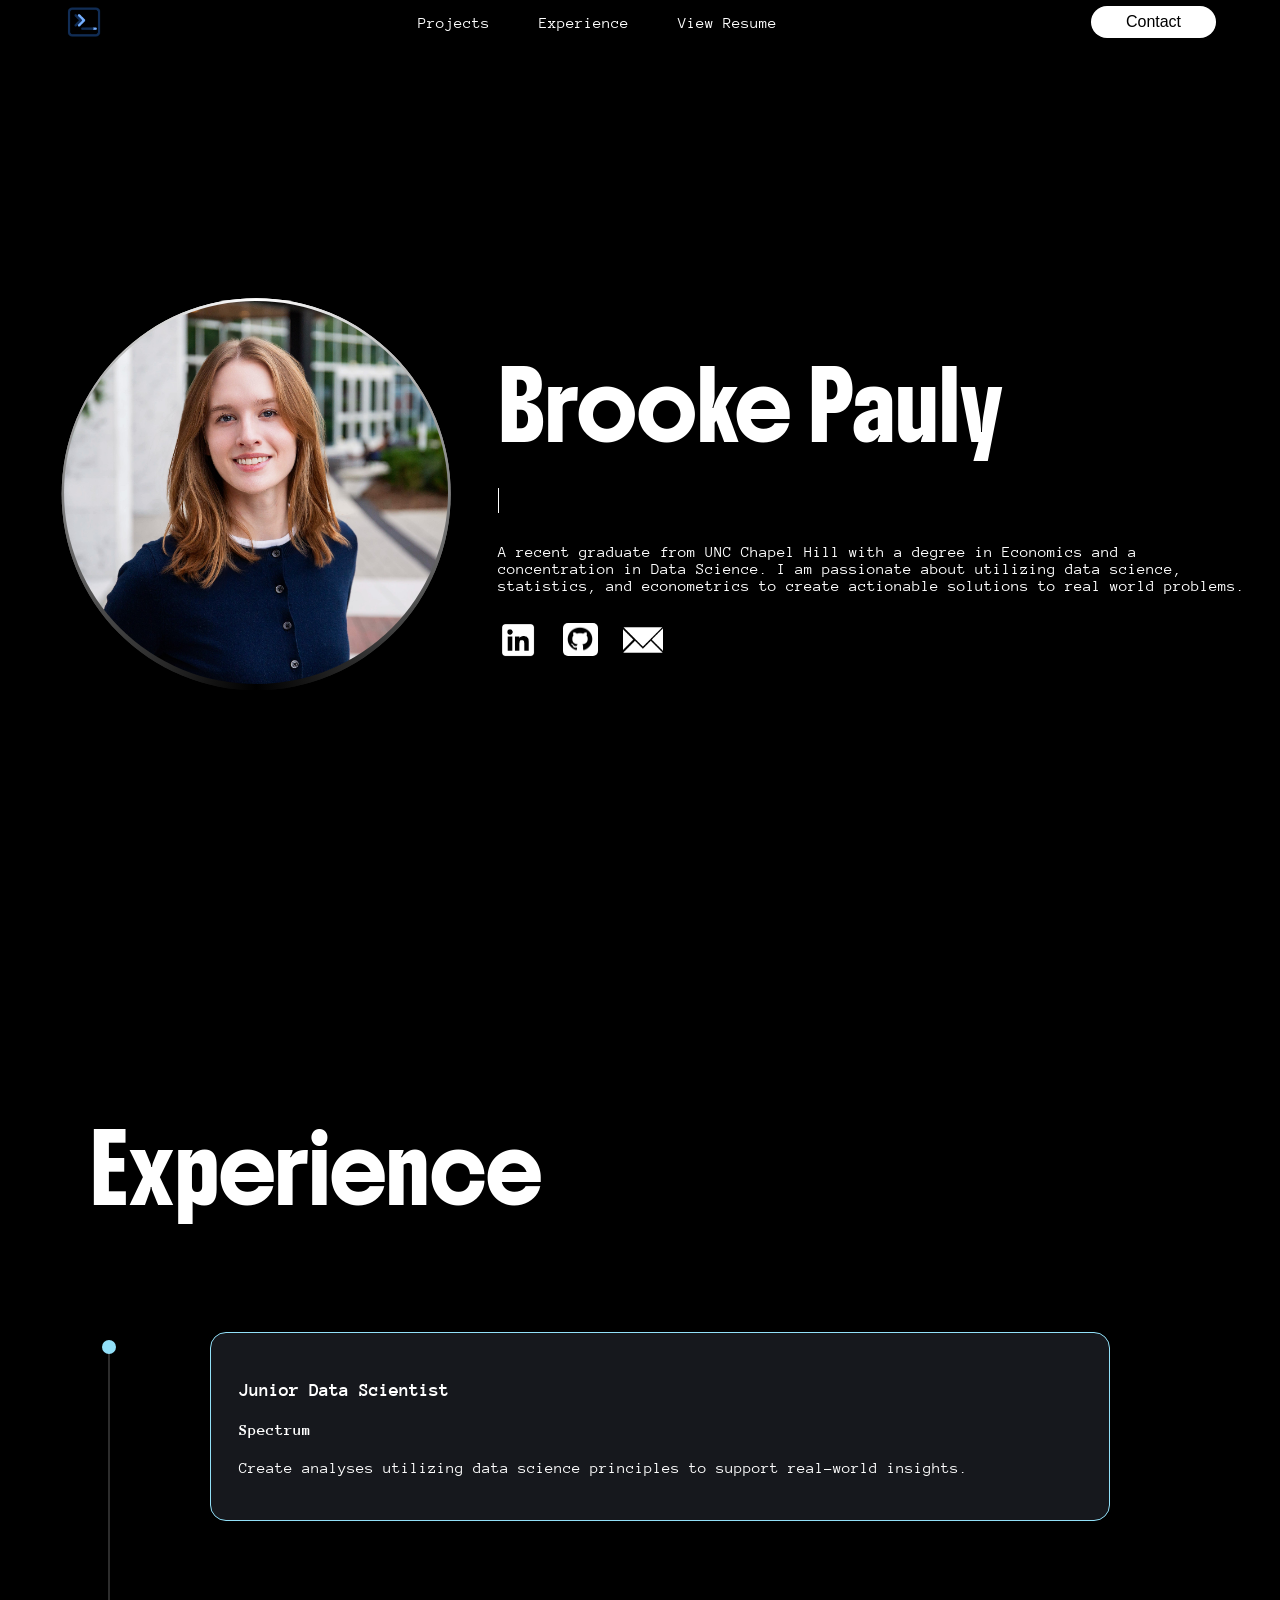
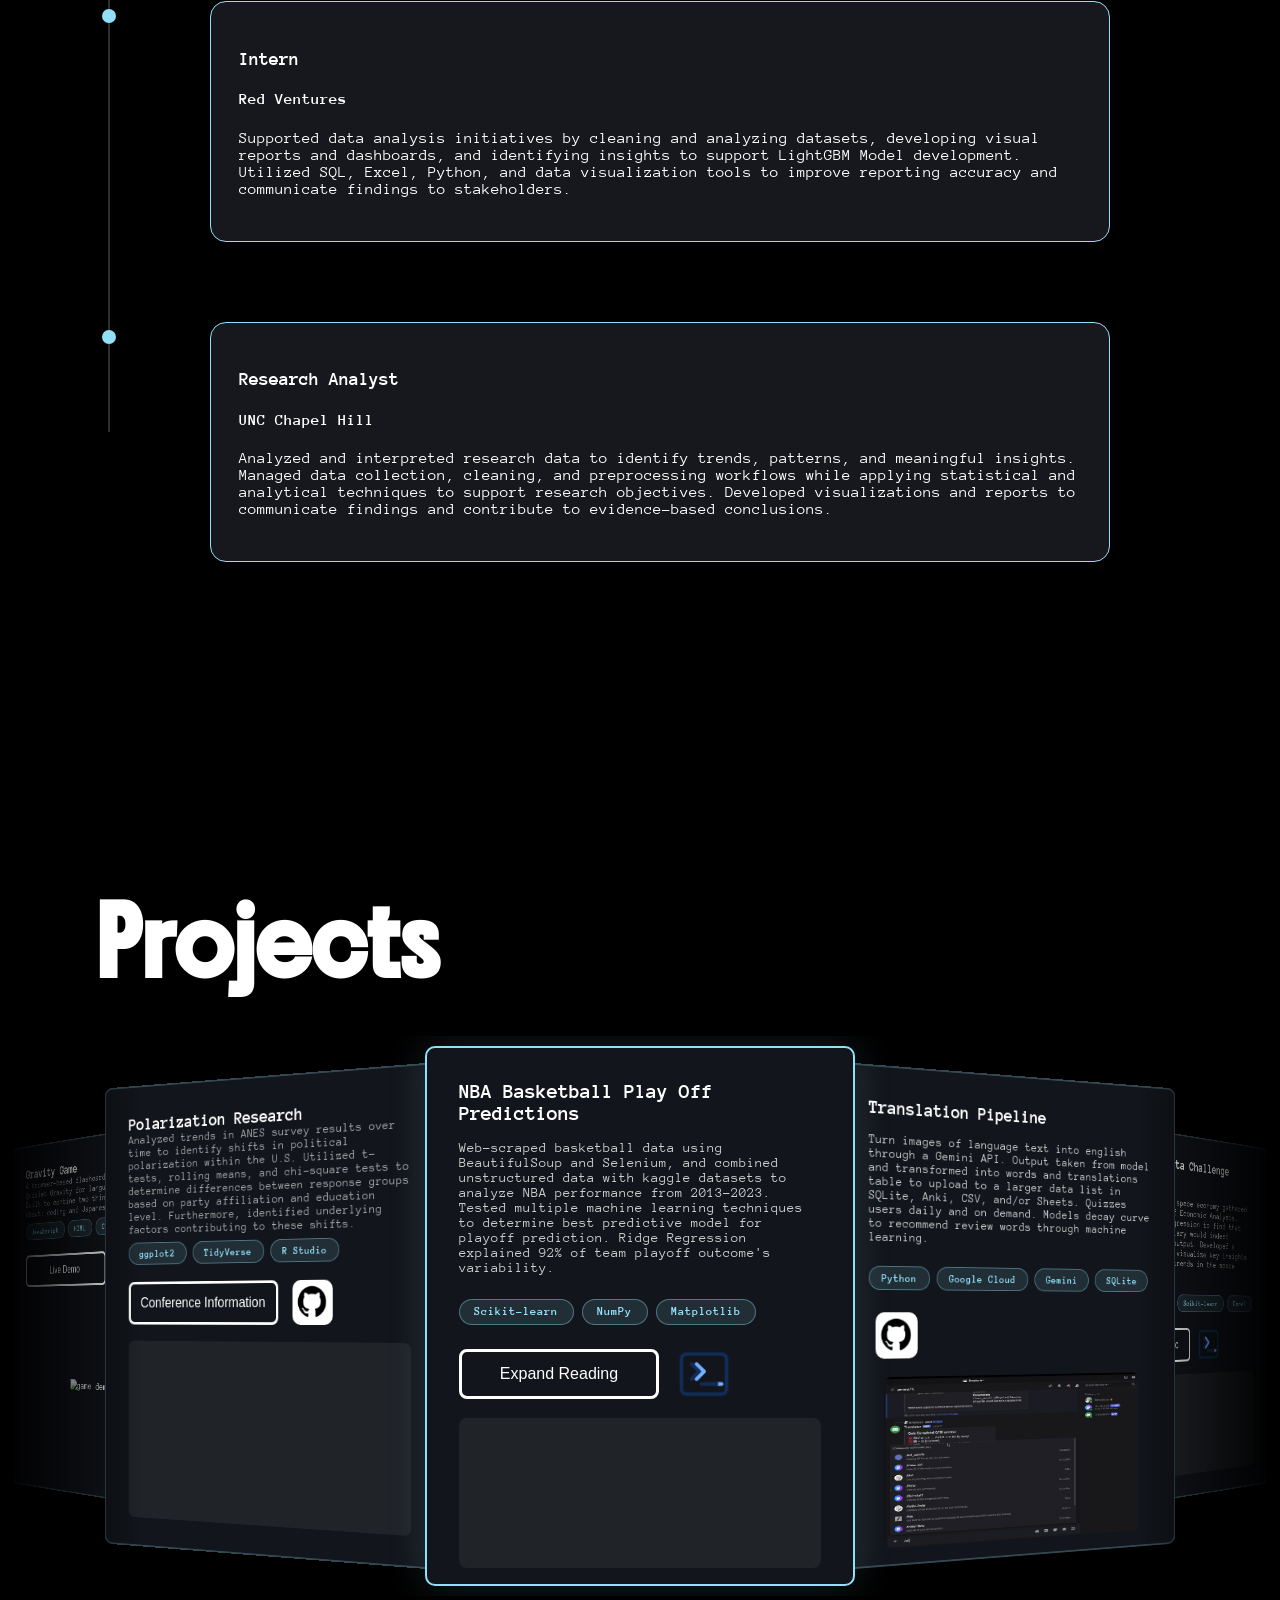
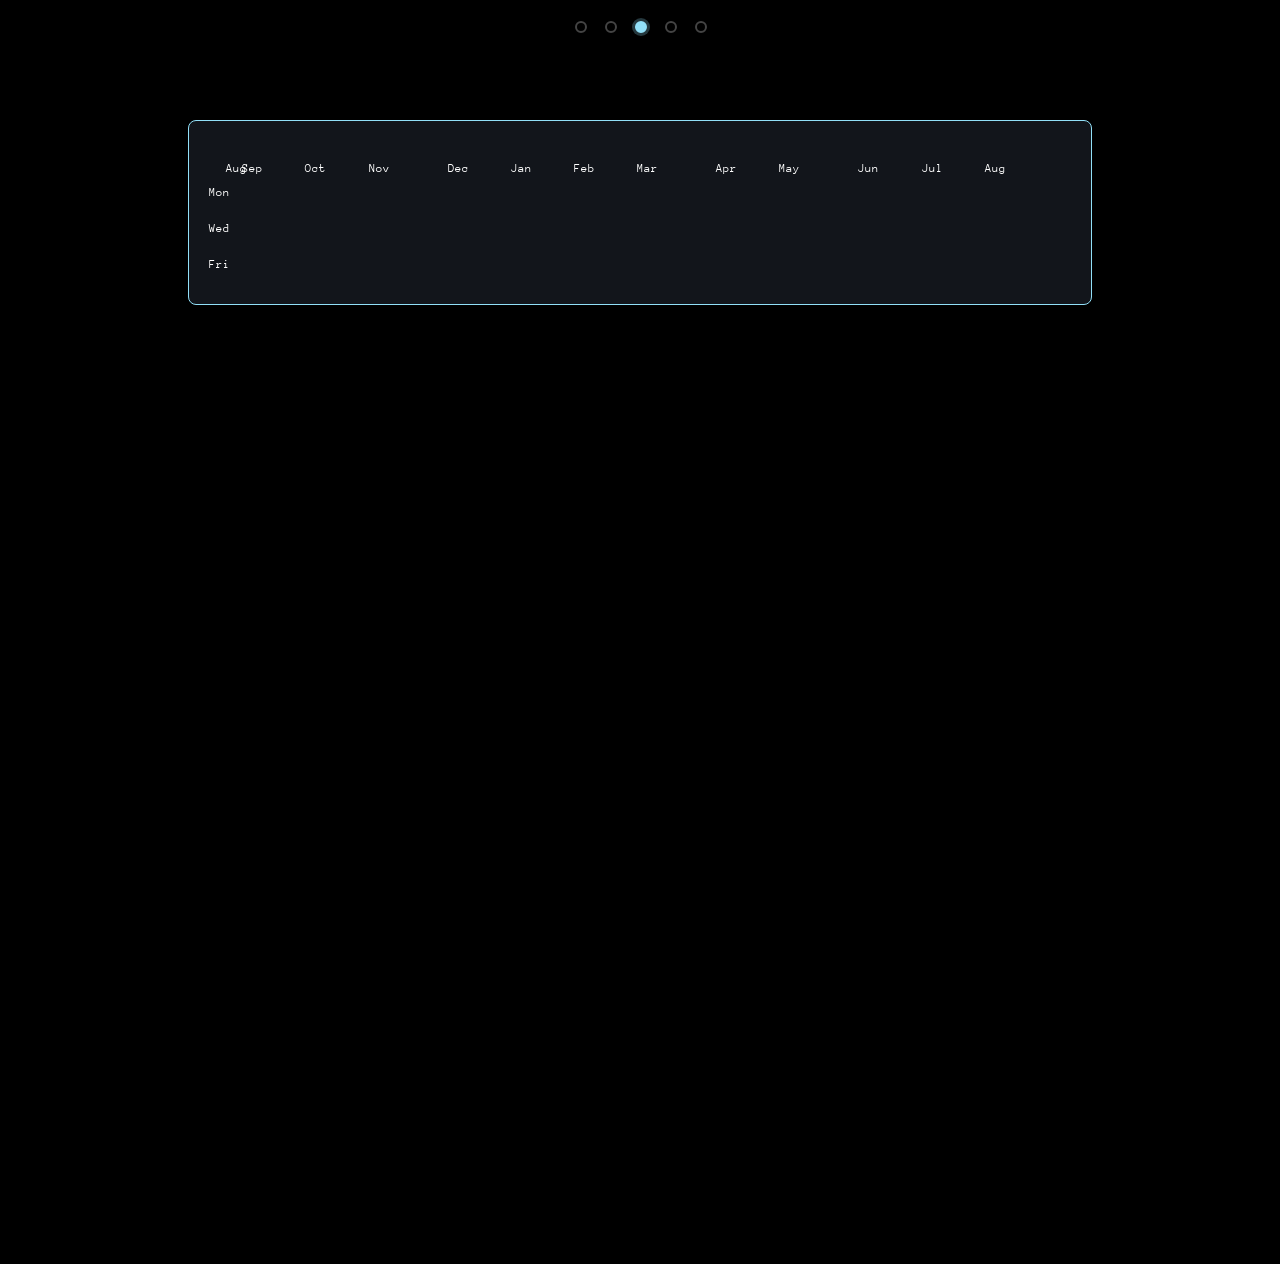
==== commit 206c38a4: "Update Experience" ====
--- a/index.html
+++ b/index.html
@@ -102,7 +102,7 @@
                     <div class="timeline-dot scroll-animate"></div>
                     <div class="timeline-content scroll-animate">
                         <h3> Junior Data Scientist </h3>
-                        <h4> Charter Communications </h4>
+                        <h4> Spectrum </h4>
                         <p>  Create analyses utilizing data science principles to support real-world insights. </p>
                     </div>
                 </div>
@@ -114,16 +114,6 @@
                         <p> Supported data analysis initiatives by cleaning and analyzing datasets, 
                             developing visual reports and dashboards, and identifying insights to support LightGBM Model development. 
                             Utilized SQL, Excel, Python, and data visualization tools to improve reporting accuracy and communicate findings to stakeholders. </p>
-                    </div>
-                </div>
-                <div class="timeline-item scroll-animate">
-                    <div class="timeline-dot"></div>
-                    <div class="timeline-content">
-                        <h3> Intern </h3>
-                        <h4> Innovative Treasury Solutions </h4>
-                        <p> Developed data-driven solutions by integrating and analyzing disparate data sources to 
-                            uncover trends and generate actionable insights. Built benchmark models to evaluate baseline performance on statement-level data, conducted exploratory analysis, 
-                            and created visualizations to communicate findings and support data-informed decision-making. </p>
                     </div>
                 </div>
                 <div class="timeline-item scroll-animate">
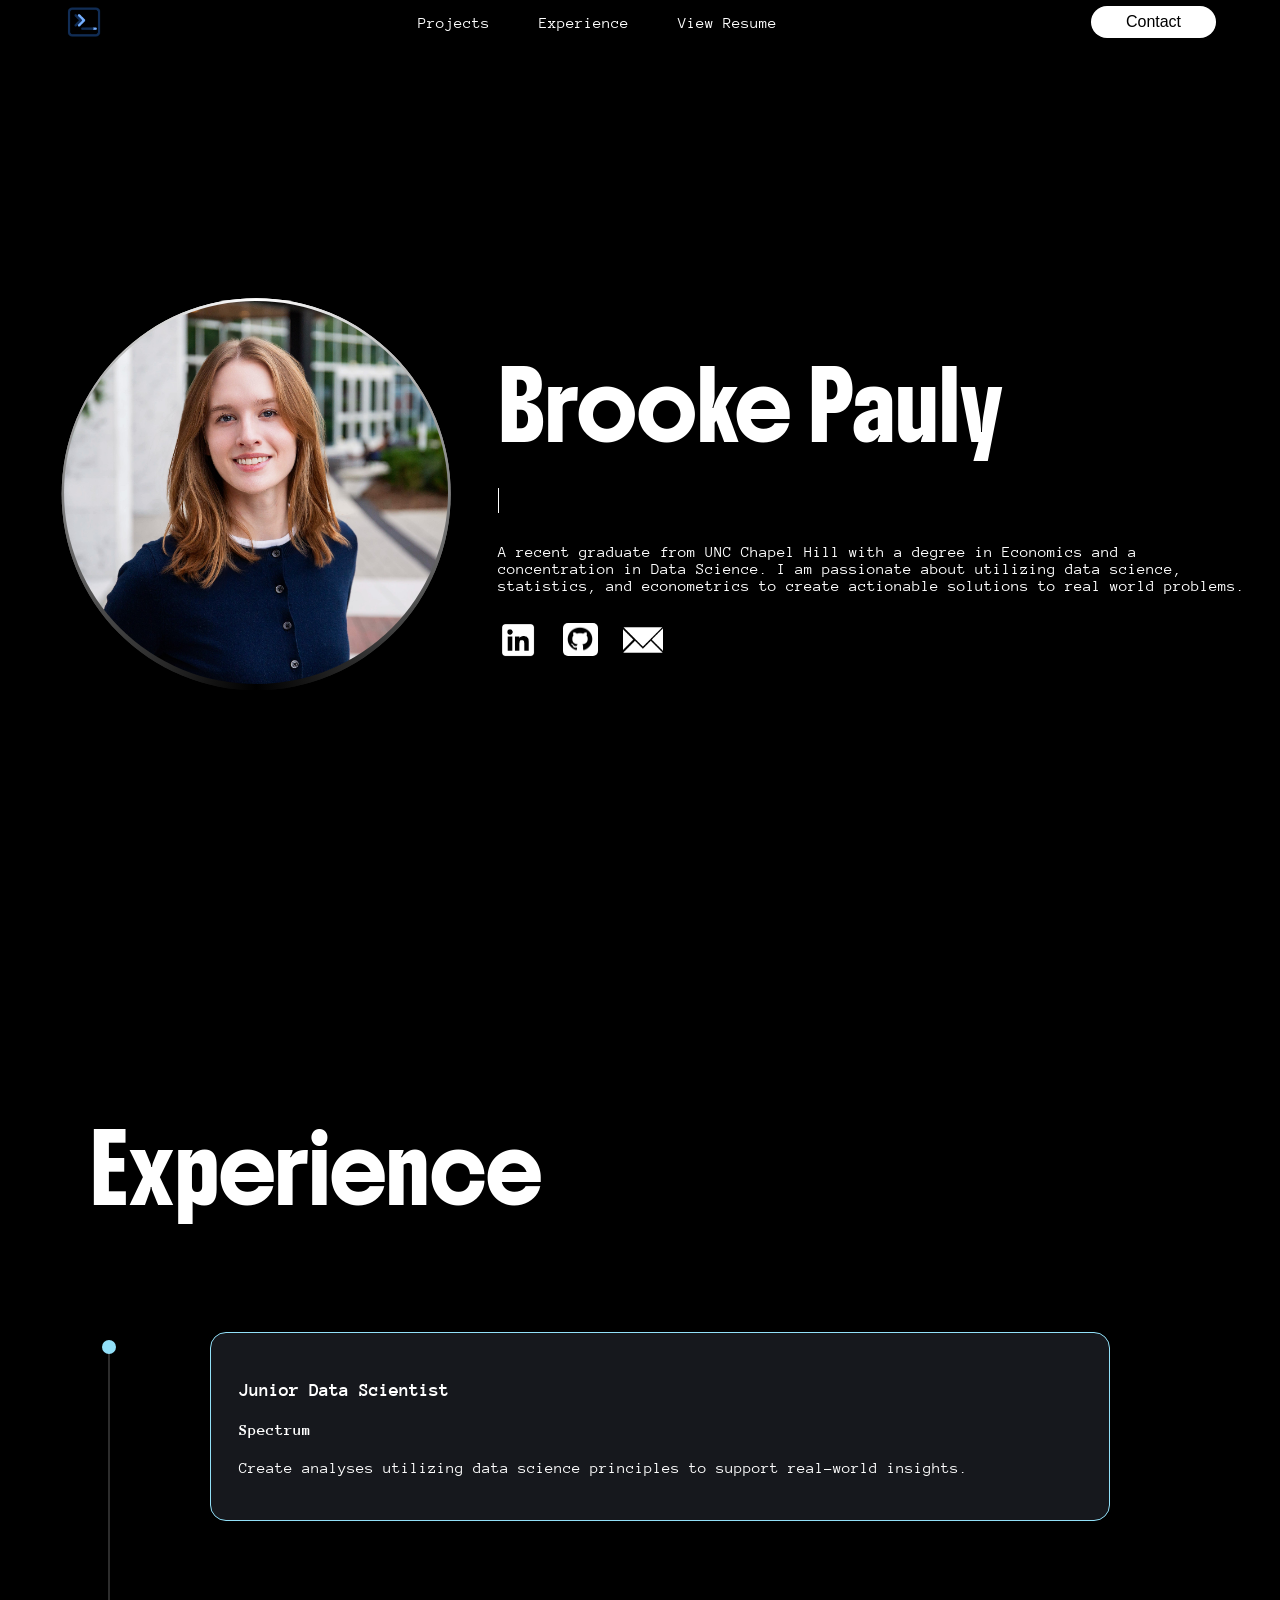
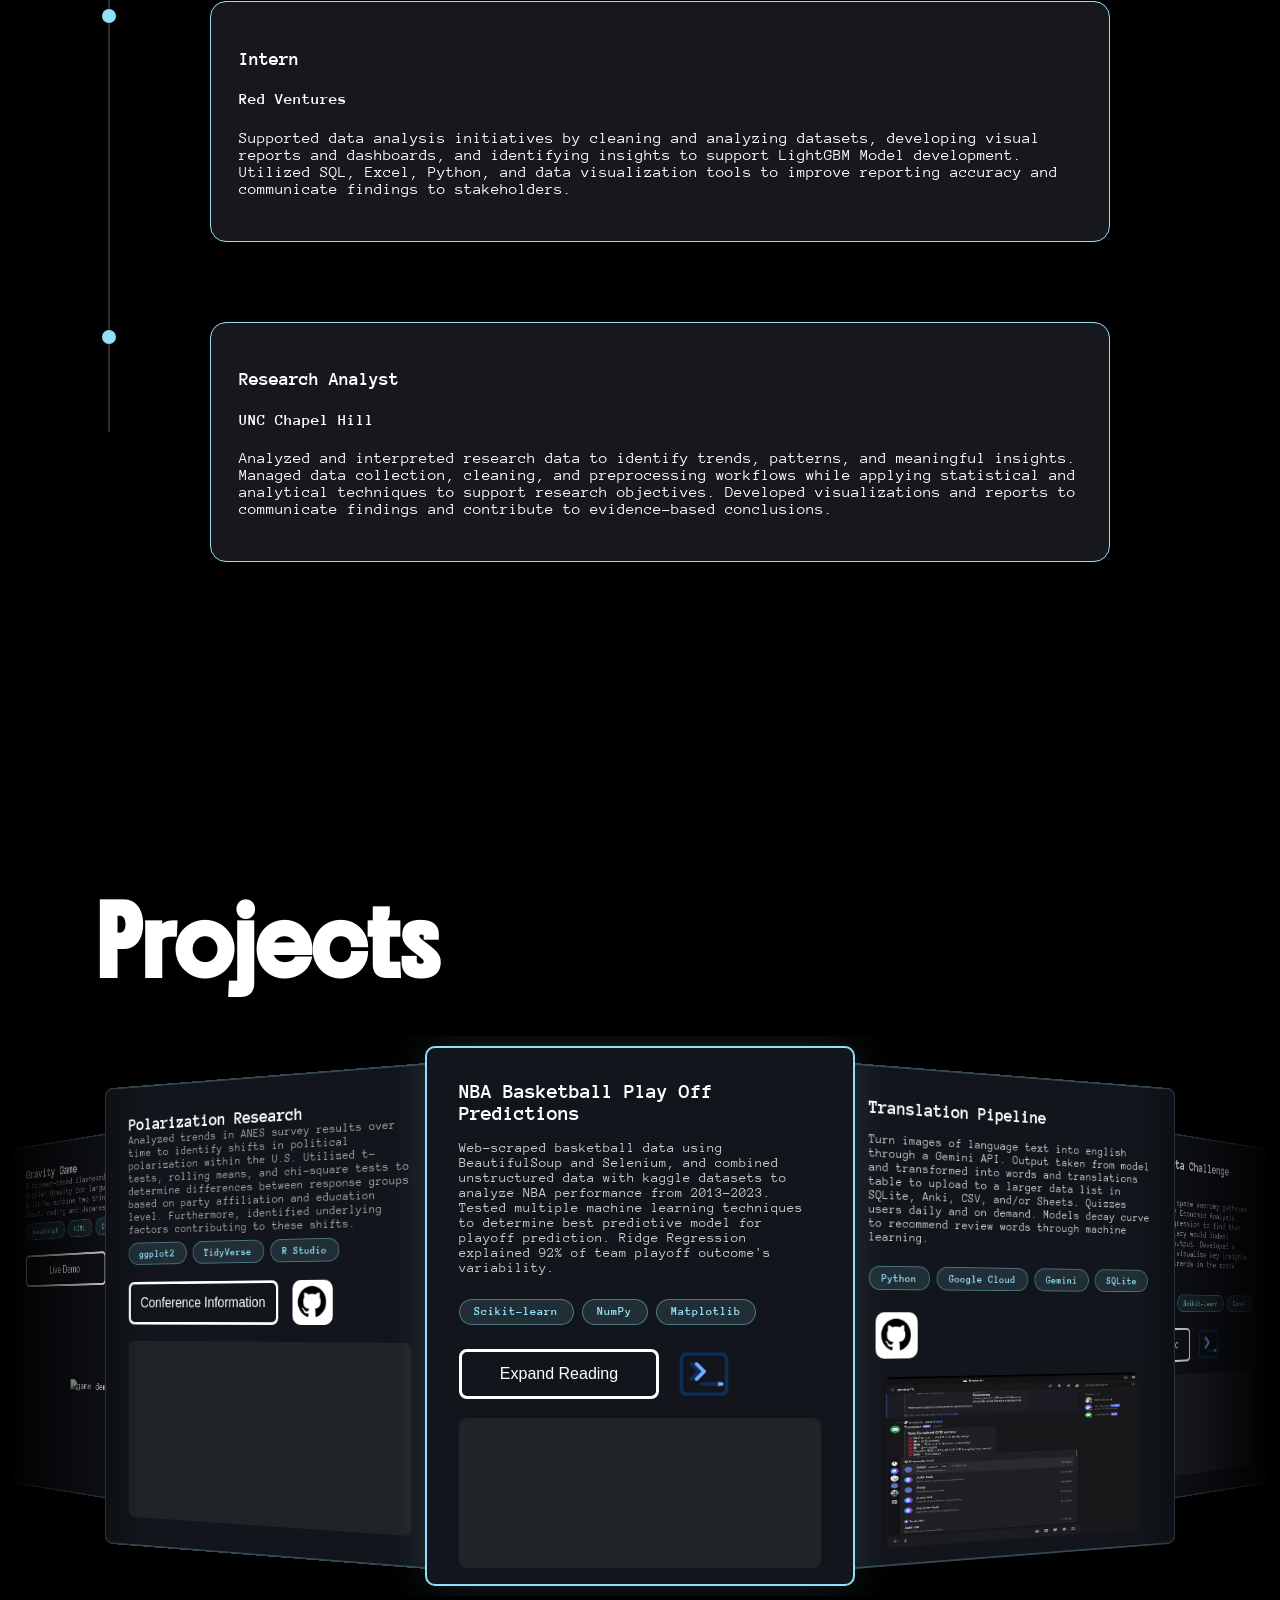
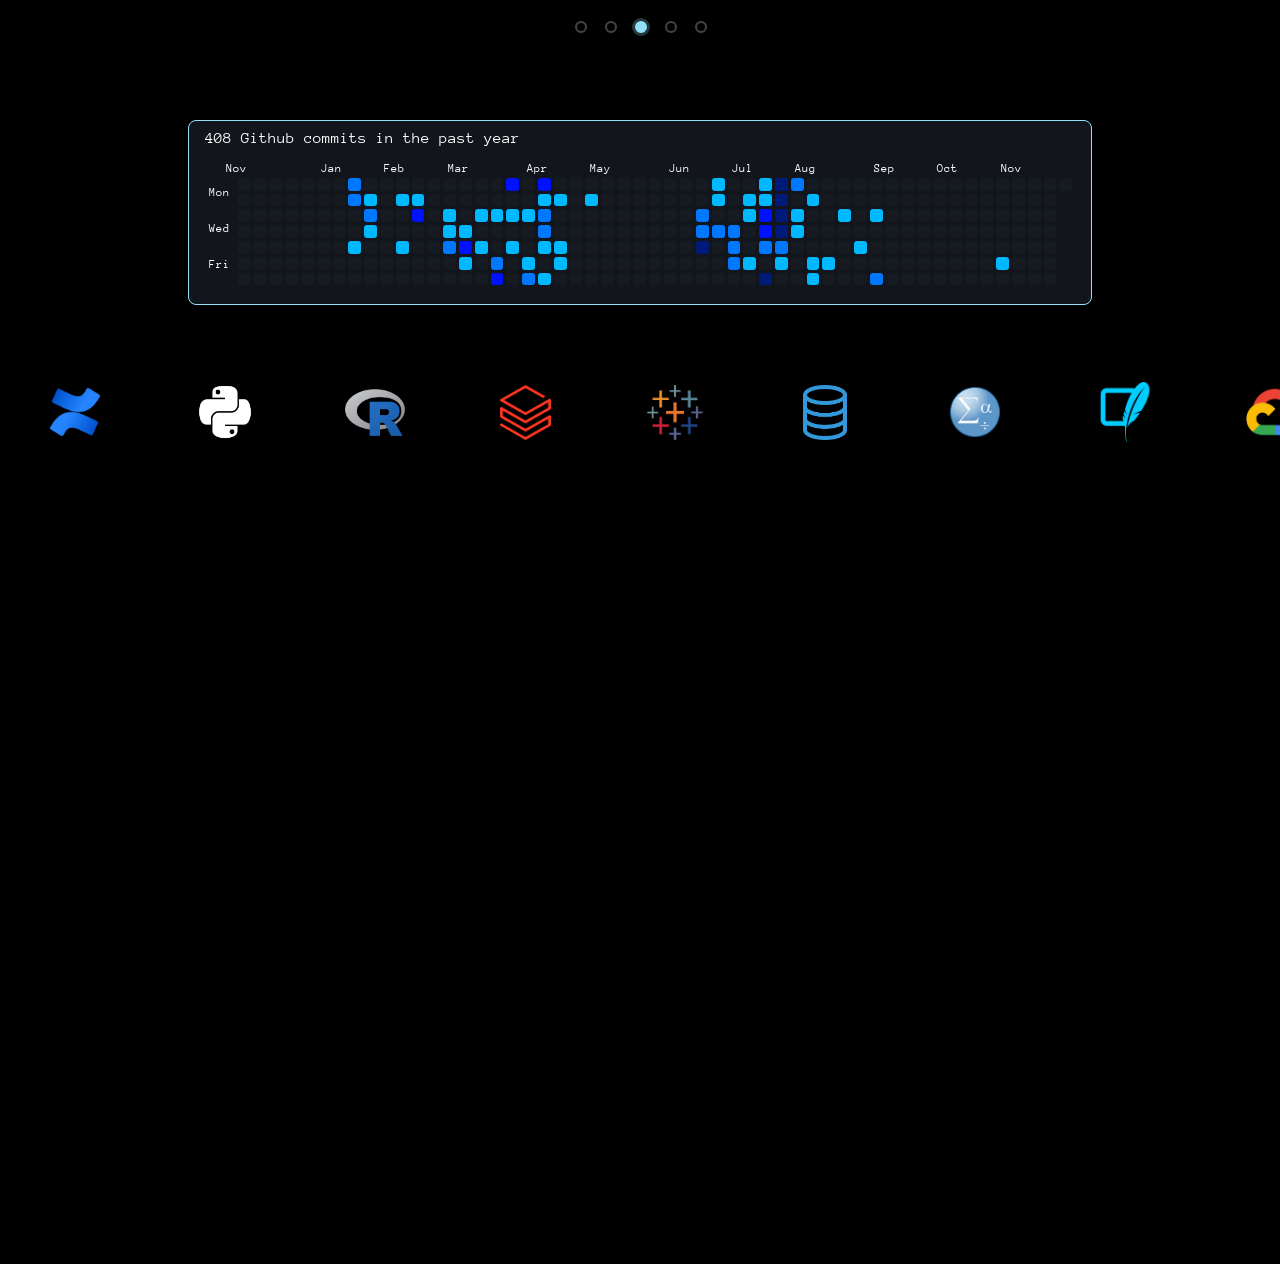
==== commit 3a5d8483: "update resume" ====
--- a/index.html
+++ b/index.html
@@ -30,7 +30,7 @@
             <ul class = "nav_links">
                 <li> <a href = "#projects"> Projects </a> </li>
                 <li> <a href = "#experience" > Experience </a> </li>
-                <li> <a href = "https://drive.google.com/file/d/1UIPvTFwT-5p0qNEKq33ta1CDSaAHod2b/view?usp=sharing"> View Resume </a> </li>
+                <li> <a href = "https://docs.google.com/document/d/12SYA711kCUX3w34bEo8NCHaUPJ-5qLs1p0pwg1L8q48/edit?usp=sharing"> View Resume </a> </li>
             </ul>
         </nav>
         <button class="hamburger" id="hamburger">
